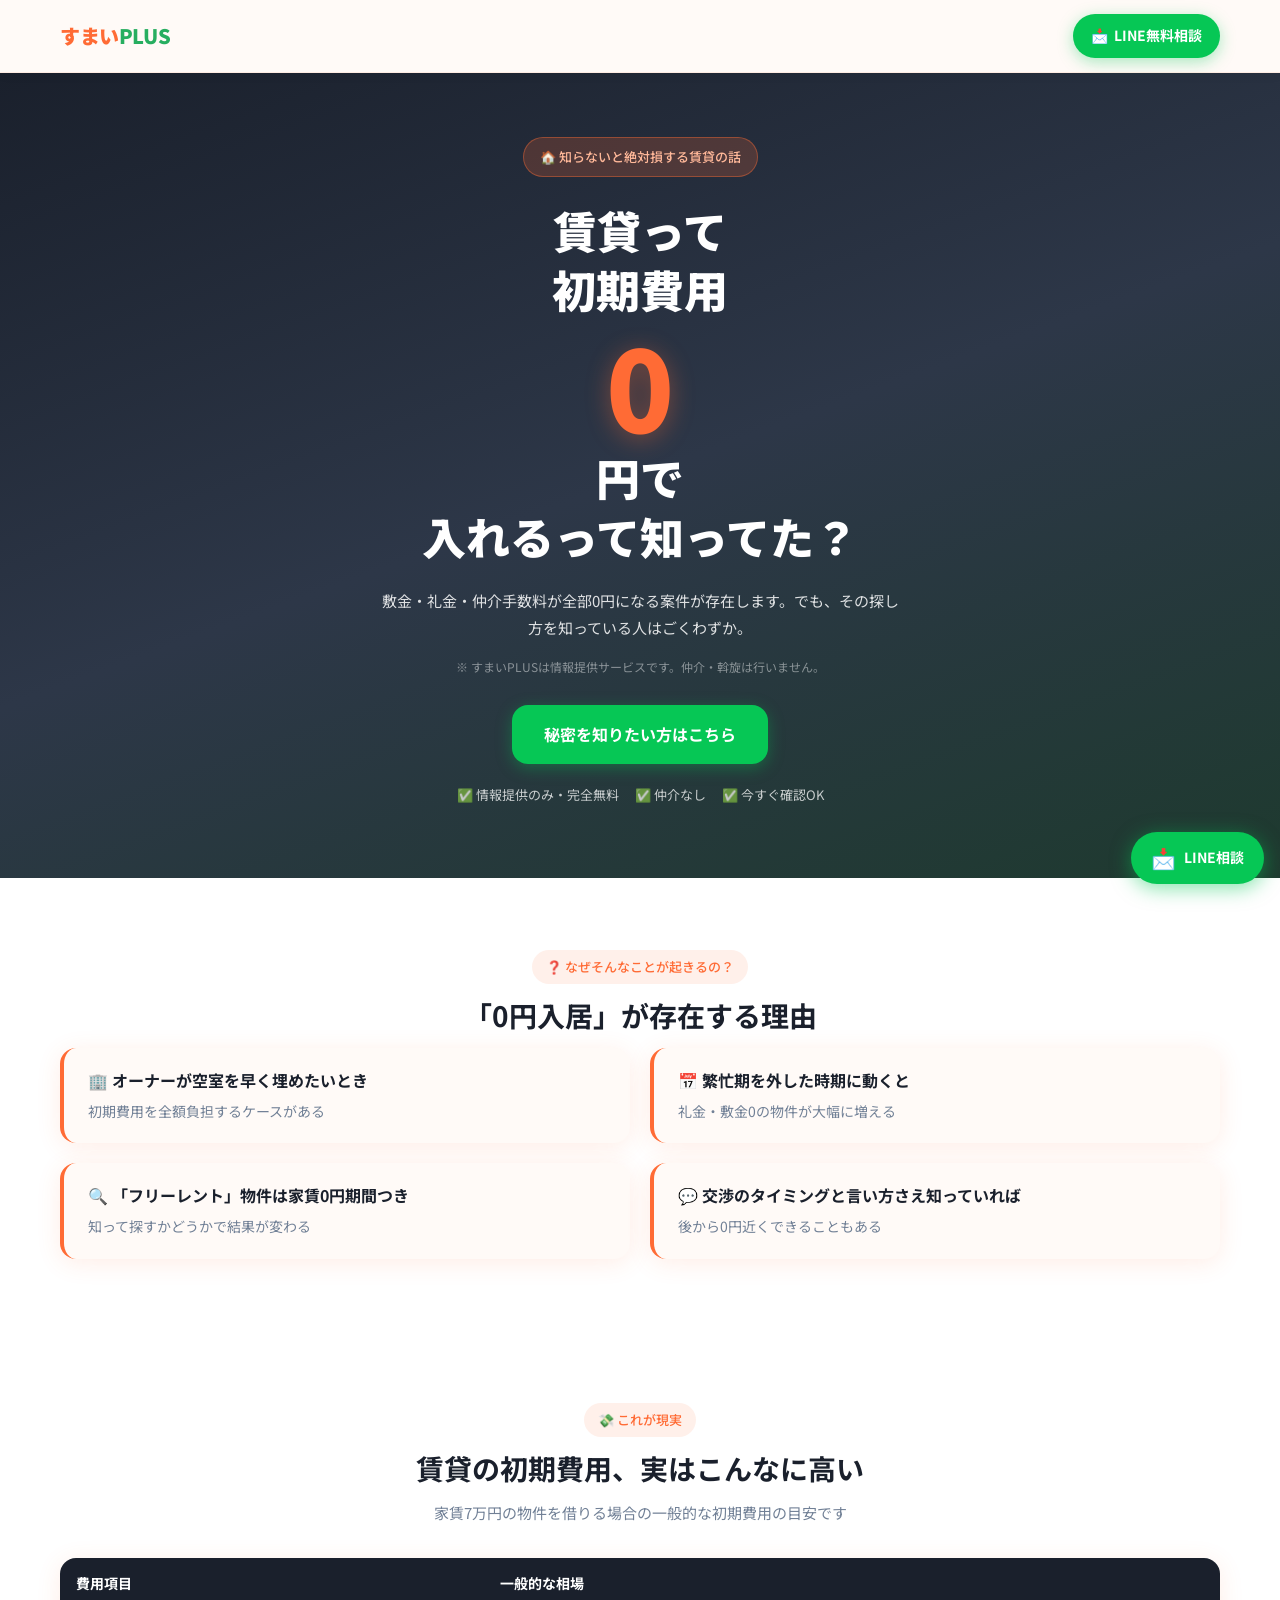
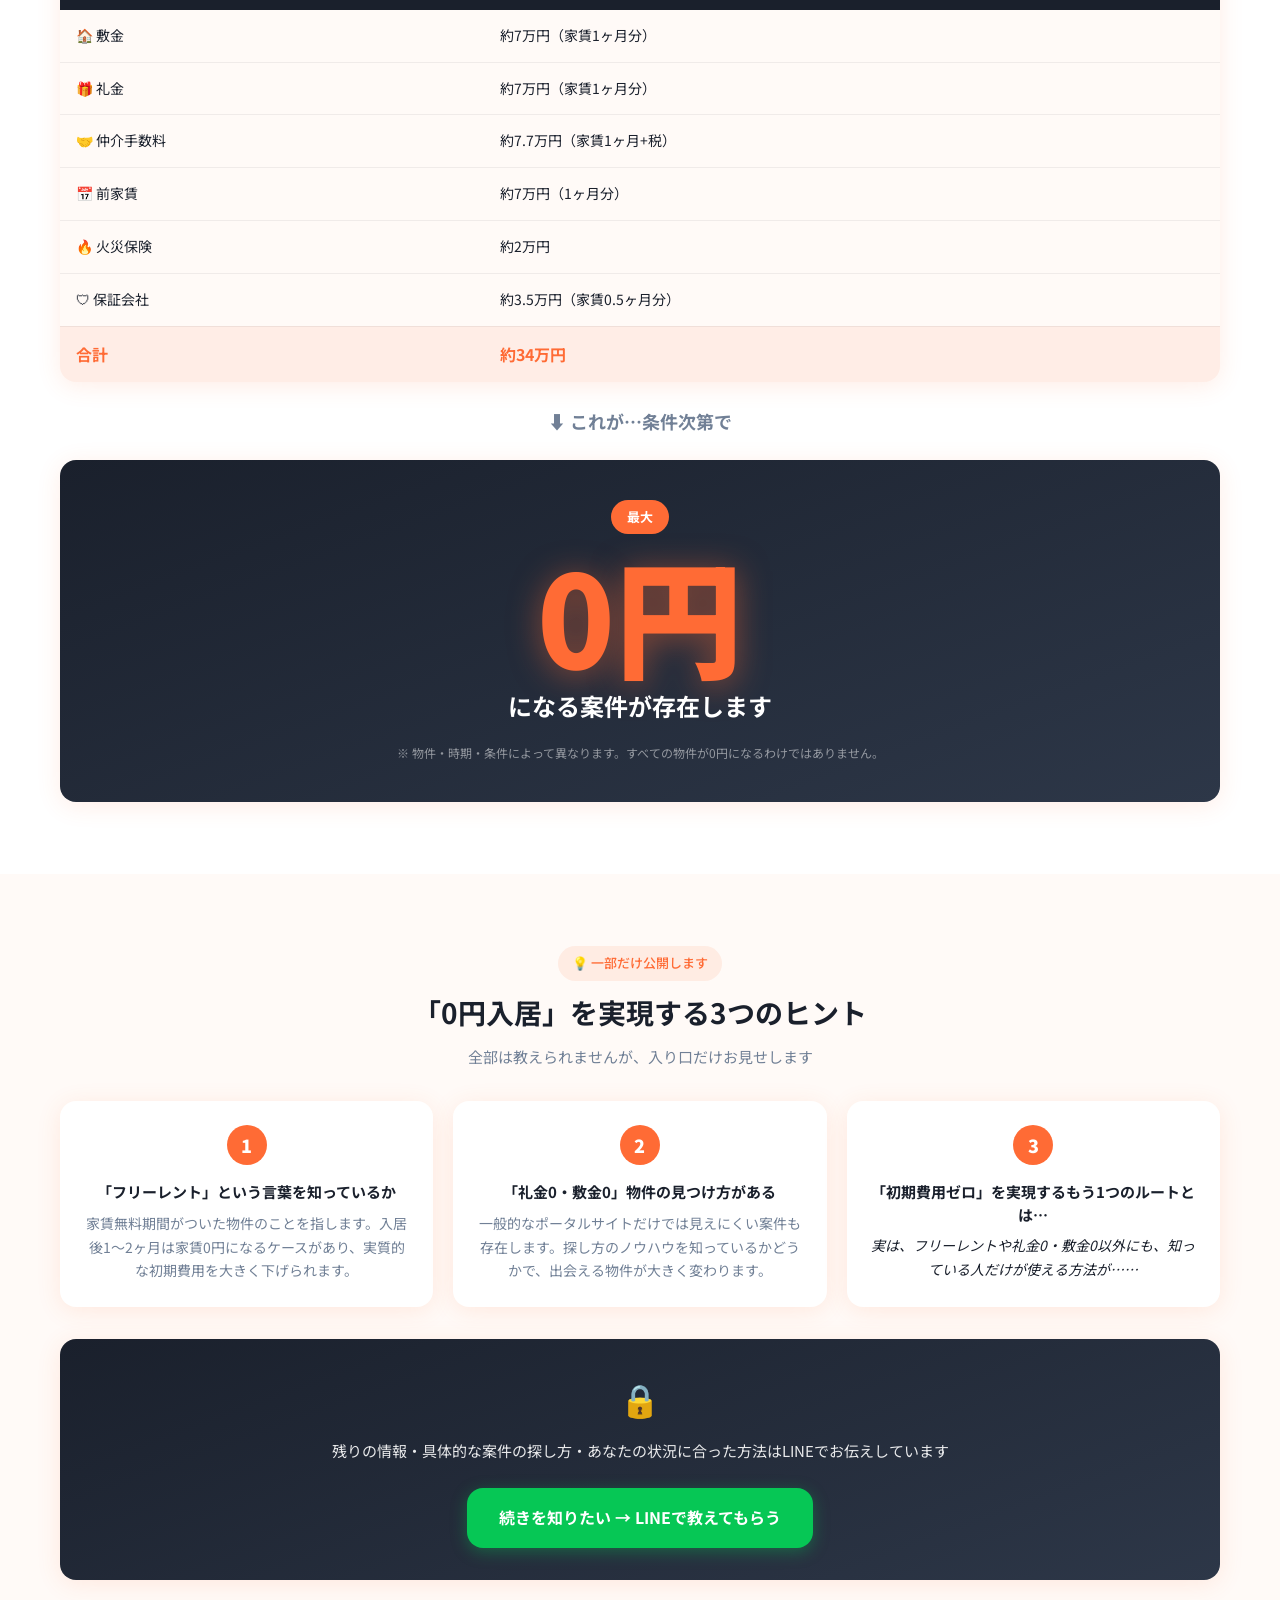
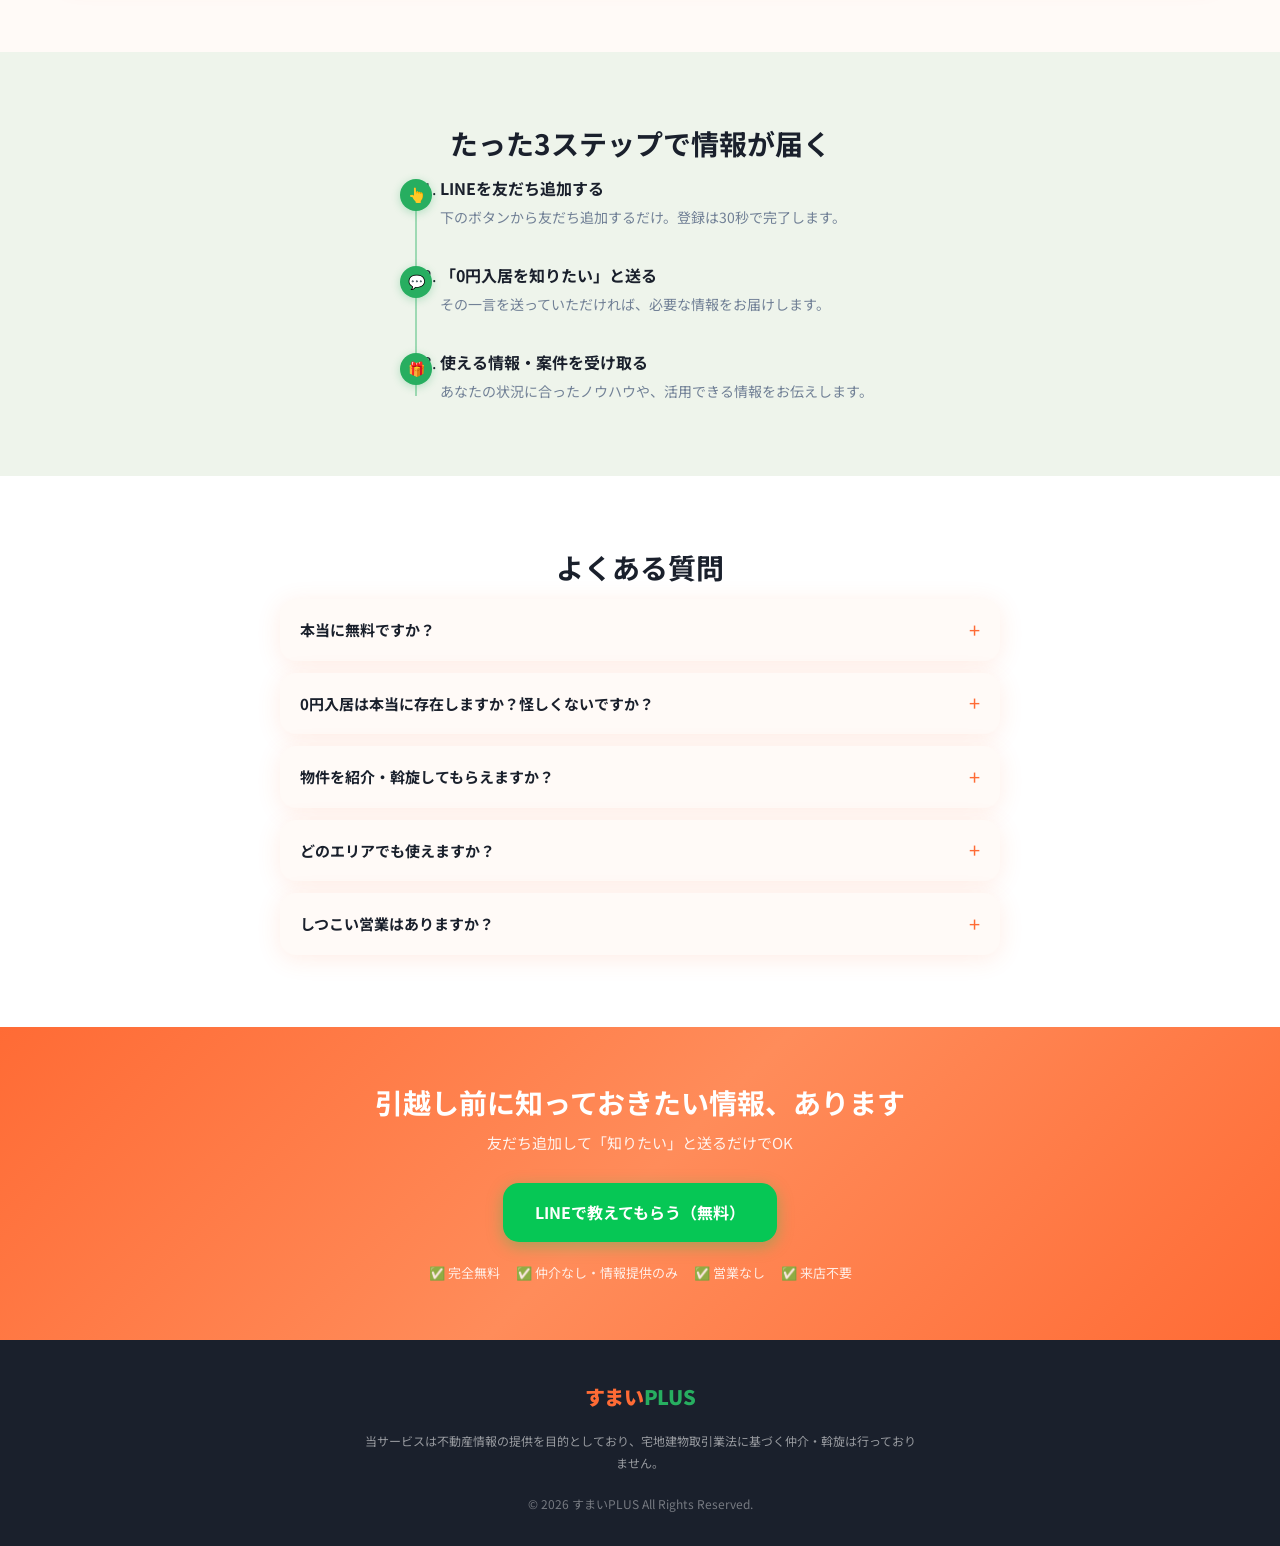
==== index.html @ ae9fa5ec "Add すまいPLUS promo slideshow and landing page - promo/: スライドショー動画（通常版・暖色版） - sumai-plus-lp/: 賃貸初期費用0円" ====
<!DOCTYPE html>
<html lang="ja">
<head>
  <meta charset="UTF-8">
  <meta name="viewport" content="width=device-width, initial-scale=1.0">
  <meta name="description" content="すまいPLUS｜賃貸の初期費用を抑えるノウハウを無料でお伝えする情報提供サービス。仲介・斡旋は行いません。">
  <title>すまいPLUS｜賃貸の初期費用0円入居の知識を無料でお伝え</title>
  <link rel="preconnect" href="https://fonts.googleapis.com">
  <link rel="preconnect" href="https://fonts.gstatic.com" crossorigin>
  <link href="https://fonts.googleapis.com/css2?family=Noto+Sans+JP:wght@400;500;700;900&display=swap" rel="stylesheet">
  <style>
    :root {
      --color-main: #FF6B35;
      --color-sub: #27AE60;
      --color-bg: #FFFAF7;
      --color-text: #1A202C;
      --color-gray: #718096;
      --color-cta: #06C755;
      --color-white: #ffffff;
      --radius: 16px;
      --shadow: 0 4px 24px rgba(255, 107, 53, 0.12);
      --max-width: 1200px;
    }

    *, *::before, *::after {
      box-sizing: border-box;
      margin: 0;
      padding: 0;
    }

    html {
      scroll-behavior: smooth;
    }

    body {
      font-family: 'Noto Sans JP', sans-serif;
      font-weight: 400;
      color: var(--color-text);
      background: var(--color-bg);
      line-height: 1.7;
      -webkit-font-smoothing: antialiased;
    }

    img {
      max-width: 100%;
      height: auto;
    }

    a {
      color: inherit;
      text-decoration: none;
    }

    .container {
      width: 100%;
      max-width: var(--max-width);
      margin: 0 auto;
      padding: 0 20px;
    }

    /* ── Header ── */
    .header {
      position: sticky;
      top: 0;
      z-index: 100;
      background: rgba(255, 250, 247, 0.95);
      backdrop-filter: blur(8px);
      border-bottom: 1px solid rgba(255, 107, 53, 0.1);
      box-shadow: 0 2px 12px rgba(0, 0, 0, 0.04);
    }

    .header-inner {
      display: flex;
      align-items: center;
      justify-content: space-between;
      height: 64px;
    }

    .logo {
      font-size: 1.25rem;
      font-weight: 900;
      letter-spacing: -0.02em;
    }

    .logo-sumai {
      color: var(--color-main);
    }

    .logo-plus {
      color: var(--color-sub);
    }

    .btn-line {
      display: inline-flex;
      align-items: center;
      justify-content: center;
      gap: 6px;
      background: var(--color-cta);
      color: var(--color-white);
      font-weight: 700;
      font-size: 0.875rem;
      padding: 10px 18px;
      border-radius: 999px;
      border: none;
      cursor: pointer;
      transition: transform 0.2s, box-shadow 0.2s;
      box-shadow: 0 4px 16px rgba(6, 199, 85, 0.35);
      white-space: nowrap;
    }

    .btn-line:hover {
      transform: translateY(-2px);
      box-shadow: 0 6px 20px rgba(6, 199, 85, 0.45);
    }

    .btn-line-lg {
      font-size: 1rem;
      padding: 16px 32px;
      border-radius: var(--radius);
    }

    /* ── Hero ── */
    .hero {
      background: linear-gradient(160deg, #1A202C 0%, #2D3748 50%, #1e3a2f 100%);
      color: var(--color-white);
      padding: 48px 0 56px;
      text-align: center;
    }

    .hero-badge {
      display: inline-block;
      background: rgba(255, 107, 53, 0.2);
      border: 1px solid rgba(255, 107, 53, 0.4);
      color: #ffb899;
      font-size: 0.8125rem;
      font-weight: 500;
      padding: 8px 16px;
      border-radius: 999px;
      margin-bottom: 24px;
    }

    .hero-title {
      font-size: clamp(1.75rem, 6vw, 2.75rem);
      font-weight: 900;
      line-height: 1.35;
      margin-bottom: 20px;
    }

    .hero-zero {
      display: block;
      font-size: clamp(3.5rem, 18vw, 7rem);
      font-weight: 900;
      color: var(--color-main);
      line-height: 1;
      margin: 8px 0;
      text-shadow: 0 4px 24px rgba(255, 107, 53, 0.4);
    }

    .hero-lead {
      font-size: 0.9375rem;
      color: rgba(255, 255, 255, 0.85);
      max-width: 520px;
      margin: 0 auto 16px;
      line-height: 1.8;
    }

    .hero-disclaimer {
      font-size: 0.75rem;
      color: rgba(255, 255, 255, 0.45);
      margin-bottom: 28px;
    }

    .hero-trust {
      display: flex;
      flex-wrap: wrap;
      justify-content: center;
      gap: 8px 16px;
      font-size: 0.8125rem;
      color: rgba(255, 255, 255, 0.75);
      margin-top: 20px;
    }

    /* ── Section common ── */
    .section {
      padding: 56px 0;
    }

    .section-tag {
      display: inline-block;
      font-size: 0.8125rem;
      font-weight: 500;
      color: var(--color-main);
      background: rgba(255, 107, 53, 0.1);
      padding: 6px 14px;
      border-radius: 999px;
      margin-bottom: 12px;
    }

    .section-title {
      font-size: clamp(1.375rem, 4vw, 1.75rem);
      font-weight: 700;
      margin-bottom: 12px;
      line-height: 1.4;
    }

    .section-lead {
      color: var(--color-gray);
      font-size: 0.9375rem;
      margin-bottom: 32px;
    }

    .section-head {
      text-align: center;
      margin-bottom: 8px;
    }

    /* ── Why section ── */
    .why {
      background: var(--color-white);
    }

    .card-grid {
      display: grid;
      gap: 16px;
    }

    .reason-card {
      background: var(--color-bg);
      border-radius: var(--radius);
      padding: 20px 20px 20px 24px;
      border-left: 4px solid var(--color-main);
      box-shadow: var(--shadow);
    }

    .reason-card h3 {
      font-size: 1rem;
      font-weight: 700;
      margin-bottom: 8px;
      line-height: 1.5;
    }

    .reason-card p {
      font-size: 0.875rem;
      color: var(--color-gray);
      line-height: 1.7;
    }

    /* ── Cost section ── */
    .cost {
      background: var(--color-white);
    }

    .cost-table-wrap {
      overflow-x: auto;
      border-radius: var(--radius);
      box-shadow: var(--shadow);
      margin-bottom: 24px;
    }

    .cost-table {
      width: 100%;
      border-collapse: collapse;
      font-size: 0.875rem;
    }

    .cost-table thead th {
      background: var(--color-text);
      color: var(--color-white);
      padding: 14px 16px;
      text-align: left;
      font-weight: 700;
    }

    .cost-table tbody td {
      padding: 14px 16px;
      border-bottom: 1px solid rgba(0, 0, 0, 0.06);
      background: var(--color-bg);
    }

    .cost-table tbody tr:last-child td {
      border-bottom: none;
    }

    .cost-table .total-row td {
      background: rgba(255, 107, 53, 0.12);
      font-weight: 700;
      font-size: 1rem;
      color: var(--color-main);
    }

    .cost-arrow {
      text-align: center;
      font-size: 1.125rem;
      font-weight: 700;
      color: var(--color-gray);
      margin-bottom: 24px;
    }

    .impact-card {
      background: linear-gradient(160deg, #1A202C 0%, #2D3748 100%);
      border-radius: var(--radius);
      padding: 40px 24px;
      text-align: center;
      color: var(--color-white);
      box-shadow: var(--shadow);
    }

    .impact-badge {
      display: inline-block;
      background: var(--color-main);
      color: var(--color-white);
      font-size: 0.8125rem;
      font-weight: 700;
      padding: 6px 16px;
      border-radius: 999px;
      margin-bottom: 16px;
    }

    .impact-zero {
      font-size: clamp(4rem, 20vw, 8rem);
      font-weight: 900;
      color: var(--color-main);
      line-height: 1;
      text-shadow: 0 4px 32px rgba(255, 107, 53, 0.5);
    }

    .impact-text {
      font-size: clamp(1.125rem, 3vw, 1.5rem);
      font-weight: 700;
      margin-top: 8px;
    }

    .impact-disclaimer {
      font-size: 0.75rem;
      color: rgba(255, 255, 255, 0.5);
      margin-top: 16px;
      line-height: 1.6;
    }

    /* ── Hints section ── */
    .hints {
      background: var(--color-bg);
    }

    .hint-cards {
      display: grid;
      gap: 16px;
      margin-bottom: 32px;
    }

    .hint-card {
      background: var(--color-white);
      border-radius: var(--radius);
      padding: 24px;
      box-shadow: var(--shadow);
      display: flex;
      gap: 16px;
      align-items: flex-start;
    }

    .hint-num {
      flex-shrink: 0;
      width: 40px;
      height: 40px;
      background: var(--color-main);
      color: var(--color-white);
      border-radius: 50%;
      display: flex;
      align-items: center;
      justify-content: center;
      font-weight: 900;
      font-size: 1.125rem;
    }

    .hint-card h3 {
      font-size: 0.9375rem;
      font-weight: 700;
      margin-bottom: 8px;
      line-height: 1.5;
    }

    .hint-card p {
      font-size: 0.875rem;
      color: var(--color-gray);
      line-height: 1.7;
    }

    .hint-card.incomplete p:last-child {
      color: var(--color-text);
      font-style: italic;
    }

    .lockbox {
      background: linear-gradient(160deg, #1A202C 0%, #2D3748 100%);
      border-radius: var(--radius);
      padding: 32px 24px;
      text-align: center;
      color: var(--color-white);
      box-shadow: var(--shadow);
    }

    .lockbox-icon {
      font-size: 2rem;
      margin-bottom: 12px;
    }

    .lockbox p {
      font-size: 0.9375rem;
      line-height: 1.8;
      margin-bottom: 24px;
      color: rgba(255, 255, 255, 0.9);
    }

    /* ── Flow section ── */
    .flow {
      background: rgba(39, 174, 96, 0.08);
    }

    .timeline {
      max-width: 480px;
      margin: 0 auto;
      position: relative;
      padding-left: 40px;
    }

    .timeline::before {
      content: '';
      position: absolute;
      left: 15px;
      top: 8px;
      bottom: 8px;
      width: 2px;
      background: var(--color-sub);
      opacity: 0.4;
    }

    .timeline-item {
      position: relative;
      padding-bottom: 32px;
    }

    .timeline-item:last-child {
      padding-bottom: 0;
    }

    .timeline-dot {
      position: absolute;
      left: -40px;
      top: 4px;
      width: 32px;
      height: 32px;
      background: var(--color-sub);
      border-radius: 50%;
      display: flex;
      align-items: center;
      justify-content: center;
      font-size: 0.875rem;
      box-shadow: 0 2px 8px rgba(39, 174, 96, 0.3);
    }

    .timeline-item h3 {
      font-size: 1rem;
      font-weight: 700;
      margin-bottom: 4px;
    }

    .timeline-item p {
      font-size: 0.875rem;
      color: var(--color-gray);
    }

    /* ── FAQ ── */
    .faq {
      background: var(--color-white);
    }

    .faq-list {
      max-width: 720px;
      margin: 0 auto;
      display: flex;
      flex-direction: column;
      gap: 12px;
    }

    .faq-item {
      border-radius: var(--radius);
      overflow: hidden;
      box-shadow: var(--shadow);
      background: var(--color-bg);
    }

    .faq-item summary {
      list-style: none;
      cursor: pointer;
      padding: 18px 48px 18px 20px;
      font-weight: 700;
      font-size: 0.9375rem;
      position: relative;
      user-select: none;
    }

    .faq-item summary::-webkit-details-marker {
      display: none;
    }

    .faq-item summary::after {
      content: '+';
      position: absolute;
      right: 20px;
      top: 50%;
      transform: translateY(-50%);
      font-size: 1.25rem;
      font-weight: 400;
      color: var(--color-main);
      transition: transform 0.2s;
    }

    .faq-item[open] summary::after {
      content: '−';
    }

    .faq-answer {
      padding: 0 20px 18px;
      font-size: 0.875rem;
      color: var(--color-gray);
      line-height: 1.8;
    }

    /* ── Final CTA ── */
    .final-cta {
      background: linear-gradient(135deg, #FF6B35 0%, #ff8c5a 50%, #FF6B35 100%);
      color: var(--color-white);
      text-align: center;
      padding: 56px 0;
    }

    .final-cta .section-title {
      color: var(--color-white);
      margin-bottom: 8px;
    }

    .final-cta .section-lead {
      color: rgba(255, 255, 255, 0.9);
      margin-bottom: 28px;
    }

    .final-trust {
      display: flex;
      flex-wrap: wrap;
      justify-content: center;
      gap: 8px 16px;
      font-size: 0.8125rem;
      color: rgba(255, 255, 255, 0.85);
      margin-top: 20px;
    }

    /* ── Footer ── */
    .footer {
      background: var(--color-text);
      color: rgba(255, 255, 255, 0.7);
      padding: 40px 0 32px;
      text-align: center;
    }

    .footer .logo {
      margin-bottom: 16px;
      display: inline-block;
    }

    .footer .logo-sumai {
      color: var(--color-main);
    }

    .footer .logo-plus {
      color: var(--color-sub);
    }

    .footer-legal {
      font-size: 0.75rem;
      line-height: 1.8;
      max-width: 560px;
      margin: 0 auto 20px;
      color: rgba(255, 255, 255, 0.55);
    }

    .footer-copy {
      font-size: 0.75rem;
      color: rgba(255, 255, 255, 0.4);
    }

    /* ── Floating button ── */
    .float-line {
      position: fixed;
      right: 16px;
      bottom: 16px;
      z-index: 200;
      display: flex;
      align-items: center;
      gap: 8px;
      background: var(--color-cta);
      color: var(--color-white);
      font-weight: 700;
      font-size: 0.875rem;
      padding: 14px 20px;
      border-radius: 999px;
      box-shadow: 0 4px 20px rgba(6, 199, 85, 0.5);
      transition: transform 0.2s, box-shadow 0.2s;
    }

    .float-line:hover {
      transform: translateY(-2px);
      box-shadow: 0 6px 28px rgba(6, 199, 85, 0.6);
    }

    .float-line-icon {
      font-size: 1.25rem;
      line-height: 1;
    }

    /* ── Responsive ── */
    @media (min-width: 640px) {
      .card-grid {
        grid-template-columns: repeat(2, 1fr);
      }

      .hint-cards {
        grid-template-columns: 1fr;
      }

      .hero {
        padding: 64px 0 72px;
      }

      .section {
        padding: 72px 0;
      }
    }

    @media (min-width: 960px) {
      .card-grid {
        grid-template-columns: repeat(2, 1fr);
        gap: 20px;
      }

      .hint-cards {
        grid-template-columns: repeat(3, 1fr);
        gap: 20px;
      }

      .hint-card {
        flex-direction: column;
        align-items: center;
        text-align: center;
      }

      .header-inner {
        height: 72px;
      }
    }

    @media (max-width: 480px) {
      .header-cta-text {
        display: none;
      }

      .btn-line-header {
        padding: 10px 14px;
        font-size: 1.125rem;
      }

      .float-line-text {
        display: none;
      }

      .float-line {
        width: 56px;
        height: 56px;
        padding: 0;
        justify-content: center;
        border-radius: 50%;
      }
    }
  </style>
</head>
<body>

  <!-- 1. Header -->
  <header class="header">
    <div class="container header-inner">
      <a href="#" class="logo" aria-label="すまいPLUS トップ">
        <span class="logo-sumai">すまい</span><span class="logo-plus">PLUS</span>
      </a>
      <a href="https://line.me/ti/p/@012bbuuk" class="btn-line btn-line-header" target="_blank" rel="noopener noreferrer">
        <span aria-hidden="true">📩</span>
        <span class="header-cta-text">LINE無料相談</span>
      </a>
    </div>
  </header>

  <main>
    <!-- 2. Hero -->
    <section class="hero">
      <div class="container">
        <p class="hero-badge">🏠 知らないと絶対損する賃貸の話</p>
        <h1 class="hero-title">
          賃貸って<br>
          初期費用<span class="hero-zero">0</span>円で<br>
          入れるって知ってた？
        </h1>
        <p class="hero-lead">
          敷金・礼金・仲介手数料が全部0円になる案件が存在します。でも、その探し方を知っている人はごくわずか。
        </p>
        <p class="hero-disclaimer">※ すまいPLUSは情報提供サービスです。仲介・斡旋は行いません。</p>
        <a href="https://line.me/ti/p/@012bbuuk" class="btn-line btn-line-lg" target="_blank" rel="noopener noreferrer">
          秘密を知りたい方はこちら
        </a>
        <div class="hero-trust">
          <span>✅ 情報提供のみ・完全無料</span>
          <span>✅ 仲介なし</span>
          <span>✅ 今すぐ確認OK</span>
        </div>
      </div>
    </section>

    <!-- 3. Why 0 yen -->
    <section class="section why">
      <div class="container">
        <div class="section-head">
          <span class="section-tag">❓ なぜそんなことが起きるの？</span>
          <h2 class="section-title">「0円入居」が存在する理由</h2>
        </div>
        <div class="card-grid">
          <article class="reason-card">
            <h3>🏢 オーナーが空室を早く埋めたいとき</h3>
            <p>初期費用を全額負担するケースがある</p>
          </article>
          <article class="reason-card">
            <h3>📅 繁忙期を外した時期に動くと</h3>
            <p>礼金・敷金0の物件が大幅に増える</p>
          </article>
          <article class="reason-card">
            <h3>🔍 「フリーレント」物件は家賃0円期間つき</h3>
            <p>知って探すかどうかで結果が変わる</p>
          </article>
          <article class="reason-card">
            <h3>💬 交渉のタイミングと言い方さえ知っていれば</h3>
            <p>後から0円近くできることもある</p>
          </article>
        </div>
      </div>
    </section>

    <!-- 4. Cost comparison -->
    <section class="section cost">
      <div class="container">
        <div class="section-head">
          <span class="section-tag">💸 これが現実</span>
          <h2 class="section-title">賃貸の初期費用、実はこんなに高い</h2>
          <p class="section-lead">家賃7万円の物件を借りる場合の一般的な初期費用の目安です</p>
        </div>

        <div class="cost-table-wrap">
          <table class="cost-table">
            <thead>
              <tr>
                <th>費用項目</th>
                <th>一般的な相場</th>
              </tr>
            </thead>
            <tbody>
              <tr>
                <td>🏠 敷金</td>
                <td>約7万円（家賃1ヶ月分）</td>
              </tr>
              <tr>
                <td>🎁 礼金</td>
                <td>約7万円（家賃1ヶ月分）</td>
              </tr>
              <tr>
                <td>🤝 仲介手数料</td>
                <td>約7.7万円（家賃1ヶ月+税）</td>
              </tr>
              <tr>
                <td>📅 前家賃</td>
                <td>約7万円（1ヶ月分）</td>
              </tr>
              <tr>
                <td>🔥 火災保険</td>
                <td>約2万円</td>
              </tr>
              <tr>
                <td>🛡 保証会社</td>
                <td>約3.5万円（家賃0.5ヶ月分）</td>
              </tr>
              <tr class="total-row">
                <td>合計</td>
                <td>約34万円</td>
              </tr>
            </tbody>
          </table>
        </div>

        <p class="cost-arrow">⬇️ これが…条件次第で</p>

        <div class="impact-card">
          <span class="impact-badge">最大</span>
          <div class="impact-zero">0円</div>
          <p class="impact-text">になる案件が存在します</p>
          <p class="impact-disclaimer">※ 物件・時期・条件によって異なります。すべての物件が0円になるわけではありません。</p>
        </div>
      </div>
    </section>

    <!-- 5. Hints -->
    <section class="section hints">
      <div class="container">
        <div class="section-head">
          <span class="section-tag">💡 一部だけ公開します</span>
          <h2 class="section-title">「0円入居」を実現する3つのヒント</h2>
          <p class="section-lead">全部は教えられませんが、入り口だけお見せします</p>
        </div>

        <div class="hint-cards">
          <article class="hint-card">
            <span class="hint-num">1</span>
            <div>
              <h3>「フリーレント」という言葉を知っているか</h3>
              <p>家賃無料期間がついた物件のことを指します。入居後1〜2ヶ月は家賃0円になるケースがあり、実質的な初期費用を大きく下げられます。</p>
            </div>
          </article>
          <article class="hint-card">
            <span class="hint-num">2</span>
            <div>
              <h3>「礼金0・敷金0」物件の見つけ方がある</h3>
              <p>一般的なポータルサイトだけでは見えにくい案件も存在します。探し方のノウハウを知っているかどうかで、出会える物件が大きく変わります。</p>
            </div>
          </article>
          <article class="hint-card incomplete">
            <span class="hint-num">3</span>
            <div>
              <h3>「初期費用ゼロ」を実現するもう1つのルートとは…</h3>
              <p>実は、フリーレントや礼金0・敷金0以外にも、知っている人だけが使える方法が……</p>
            </div>
          </article>
        </div>

        <div class="lockbox">
          <div class="lockbox-icon" aria-hidden="true">🔒</div>
          <p>残りの情報・具体的な案件の探し方・あなたの状況に合った方法はLINEでお伝えしています</p>
          <a href="https://line.me/ti/p/@012bbuuk" class="btn-line btn-line-lg" target="_blank" rel="noopener noreferrer">
            続きを知りたい → LINEで教えてもらう
          </a>
        </div>
      </div>
    </section>

    <!-- 6. Flow -->
    <section class="section flow">
      <div class="container">
        <div class="section-head">
          <h2 class="section-title">たった3ステップで情報が届く</h2>
        </div>
        <ol class="timeline">
          <li class="timeline-item">
            <span class="timeline-dot" aria-hidden="true">👆</span>
            <h3>LINEを友だち追加する</h3>
            <p>下のボタンから友だち追加するだけ。登録は30秒で完了します。</p>
          </li>
          <li class="timeline-item">
            <span class="timeline-dot" aria-hidden="true">💬</span>
            <h3>「0円入居を知りたい」と送る</h3>
            <p>その一言を送っていただければ、必要な情報をお届けします。</p>
          </li>
          <li class="timeline-item">
            <span class="timeline-dot" aria-hidden="true">🎁</span>
            <h3>使える情報・案件を受け取る</h3>
            <p>あなたの状況に合ったノウハウや、活用できる情報をお伝えします。</p>
          </li>
        </ol>
      </div>
    </section>

    <!-- 7. FAQ -->
    <section class="section faq">
      <div class="container">
        <div class="section-head">
          <h2 class="section-title">よくある質問</h2>
        </div>
        <div class="faq-list">
          <details class="faq-item">
            <summary>本当に無料ですか？</summary>
            <div class="faq-answer">
              <p>はい、完全無料の情報提供サービスです。LINEでの友だち追加・メッセージの送受信に費用は一切かかりません。</p>
            </div>
          </details>
          <details class="faq-item">
            <summary>0円入居は本当に存在しますか？怪しくないですか？</summary>
            <div class="faq-answer">
              <p>敷金・礼金・仲介手数料が0円、または大幅に抑えられた案件は実際に存在します。ただし、物件・時期・条件によって異なり、すべての物件が0円になるわけではありません。すまいPLUSでは、そのような案件の探し方やノウハウを情報としてお伝えしています。</p>
            </div>
          </details>
          <details class="faq-item">
            <summary>物件を紹介・斡旋してもらえますか？</summary>
            <div class="faq-answer">
              <p>いいえ。すまいPLUSは情報提供サービスであり、宅地建物取引業法に基づく仲介・斡旋は一切行っておりません。賃貸に関する知識やノウハウをお伝えするサービスです。</p>
            </div>
          </details>
          <details class="faq-item">
            <summary>どのエリアでも使えますか？</summary>
            <div class="faq-answer">
              <p>主に首都圏を中心にお伝えしていますが、エリアによって案件の有無や条件は異なります。LINEでご希望のエリアをお知らせいただければ、該当する情報があるかお答えします。</p>
            </div>
          </details>
          <details class="faq-item">
            <summary>しつこい営業はありますか？</summary>
            <div class="faq-answer">
              <p>ありません。情報提供のみのサービスですので、電話での営業や来店の勧誘などは一切行いません。必要な情報をお届けするだけのシンプルなサービスです。</p>
            </div>
          </details>
        </div>
      </div>
    </section>

    <!-- 8. Final CTA -->
    <section class="final-cta">
      <div class="container">
        <h2 class="section-title">引越し前に知っておきたい情報、あります</h2>
        <p class="section-lead">友だち追加して「知りたい」と送るだけでOK</p>
        <a href="https://line.me/ti/p/@012bbuuk" class="btn-line btn-line-lg" target="_blank" rel="noopener noreferrer">
          LINEで教えてもらう（無料）
        </a>
        <div class="final-trust">
          <span>✅ 完全無料</span>
          <span>✅ 仲介なし・情報提供のみ</span>
          <span>✅ 営業なし</span>
          <span>✅ 来店不要</span>
        </div>
      </div>
    </section>
  </main>

  <!-- 9. Footer -->
  <footer class="footer">
    <div class="container">
      <div class="logo">
        <span class="logo-sumai">すまい</span><span class="logo-plus">PLUS</span>
      </div>
      <p class="footer-legal">
        当サービスは不動産情報の提供を目的としており、宅地建物取引業法に基づく仲介・斡旋は行っておりません。
      </p>
      <p class="footer-copy">&copy; 2026 すまいPLUS All Rights Reserved.</p>
    </div>
  </footer>

  <!-- Floating LINE button -->
  <a href="https://line.me/ti/p/@012bbuuk" class="float-line" target="_blank" rel="noopener noreferrer" aria-label="LINEで無料相談">
    <span class="float-line-icon" aria-hidden="true">📩</span>
    <span class="float-line-text">LINE相談</span>
  </a>

</body>
</html>
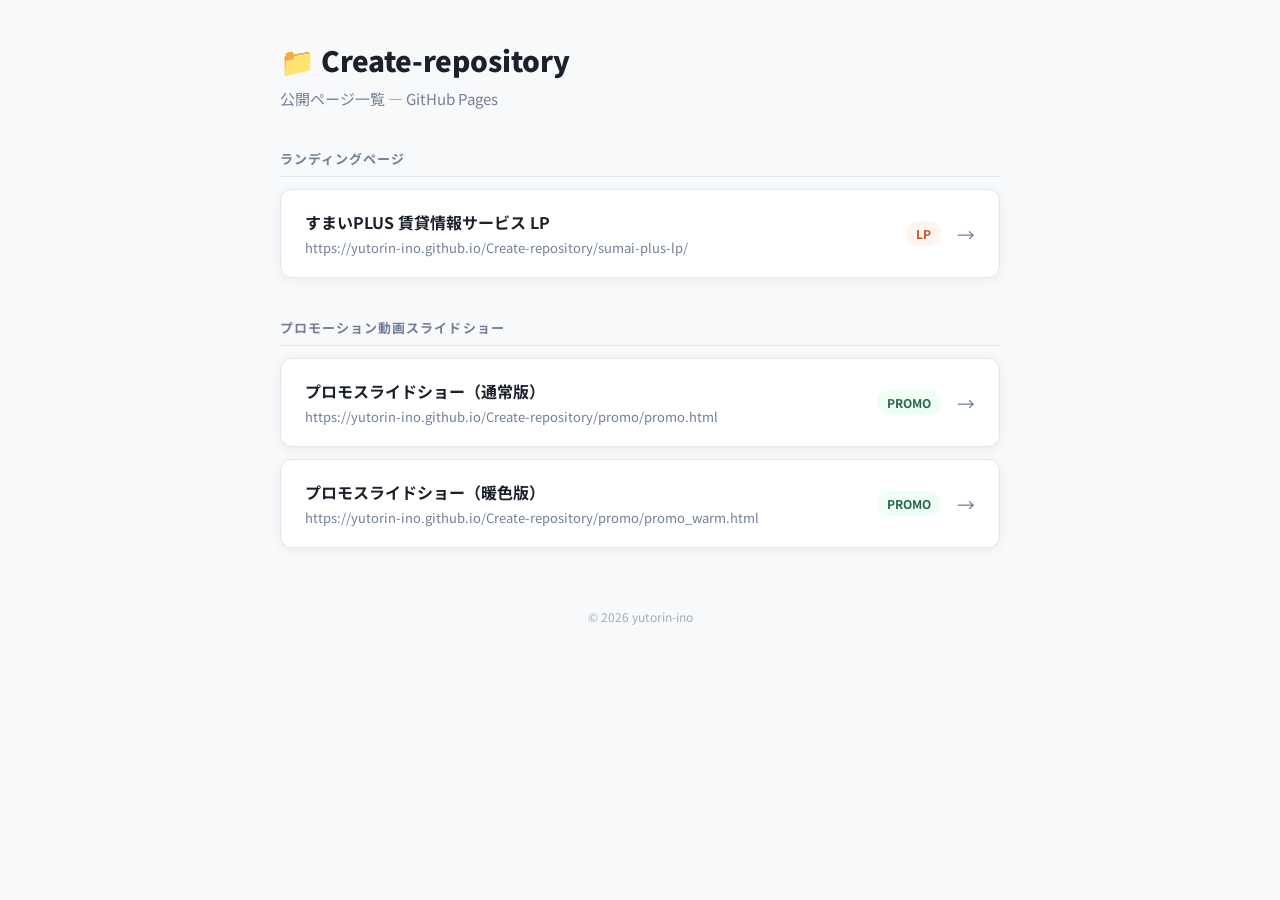
==== commit 946a77aa: "Add top index page with page list and update README with public URLs" ====
--- a/index.html
+++ b/index.html
@@ -3,960 +3,126 @@
 <head>
   <meta charset="UTF-8">
   <meta name="viewport" content="width=device-width, initial-scale=1.0">
-  <meta name="description" content="すまいPLUS｜賃貸の初期費用を抑えるノウハウを無料でお伝えする情報提供サービス。仲介・斡旋は行いません。">
-  <title>すまいPLUS｜賃貸の初期費用0円入居の知識を無料でお伝え</title>
-  <link rel="preconnect" href="https://fonts.googleapis.com">
-  <link rel="preconnect" href="https://fonts.gstatic.com" crossorigin>
-  <link href="https://fonts.googleapis.com/css2?family=Noto+Sans+JP:wght@400;500;700;900&display=swap" rel="stylesheet">
+  <title>Create-repository | ページ一覧</title>
+  <link href="https://fonts.googleapis.com/css2?family=Noto+Sans+JP:wght@400;700;900&display=swap" rel="stylesheet">
   <style>
-    :root {
-      --color-main: #FF6B35;
-      --color-sub: #27AE60;
-      --color-bg: #FFFAF7;
-      --color-text: #1A202C;
-      --color-gray: #718096;
-      --color-cta: #06C755;
-      --color-white: #ffffff;
-      --radius: 16px;
-      --shadow: 0 4px 24px rgba(255, 107, 53, 0.12);
-      --max-width: 1200px;
-    }
-
-    *, *::before, *::after {
-      box-sizing: border-box;
-      margin: 0;
-      padding: 0;
-    }
-
-    html {
-      scroll-behavior: smooth;
-    }
-
+    *, *::before, *::after { box-sizing: border-box; margin: 0; padding: 0; }
     body {
       font-family: 'Noto Sans JP', sans-serif;
-      font-weight: 400;
-      color: var(--color-text);
-      background: var(--color-bg);
-      line-height: 1.7;
-      -webkit-font-smoothing: antialiased;
+      background: #f8f9fa;
+      color: #1a202c;
+      min-height: 100vh;
+      padding: 40px 20px;
     }
-
-    img {
-      max-width: 100%;
-      height: auto;
+    .container { max-width: 720px; margin: 0 auto; }
+    h1 {
+      font-size: 1.75rem;
+      font-weight: 900;
+      margin-bottom: 8px;
     }
-
-    a {
-      color: inherit;
-      text-decoration: none;
+    .subtitle {
+      color: #718096;
+      font-size: 0.9375rem;
+      margin-bottom: 40px;
     }
-
-    .container {
-      width: 100%;
-      max-width: var(--max-width);
-      margin: 0 auto;
-      padding: 0 20px;
+    .section-title {
+      font-size: 0.8125rem;
+      font-weight: 700;
+      text-transform: uppercase;
+      letter-spacing: 0.08em;
+      color: #718096;
+      margin-bottom: 12px;
+      padding-bottom: 8px;
+      border-bottom: 1px solid #e2e8f0;
     }
-
-    /* ── Header ── */
-    .header {
-      position: sticky;
-      top: 0;
-      z-index: 100;
-      background: rgba(255, 250, 247, 0.95);
-      backdrop-filter: blur(8px);
-      border-bottom: 1px solid rgba(255, 107, 53, 0.1);
-      box-shadow: 0 2px 12px rgba(0, 0, 0, 0.04);
-    }
-
-    .header-inner {
+    .cards { display: flex; flex-direction: column; gap: 12px; margin-bottom: 40px; }
+    .card {
+      background: #fff;
+      border-radius: 12px;
+      padding: 20px 24px;
+      box-shadow: 0 2px 12px rgba(0,0,0,0.06);
       display: flex;
       align-items: center;
       justify-content: space-between;
-      height: 64px;
+      gap: 16px;
+      text-decoration: none;
+      color: inherit;
+      transition: transform 0.15s, box-shadow 0.15s;
+      border: 1px solid #e2e8f0;
     }
-
-    .logo {
-      font-size: 1.25rem;
-      font-weight: 900;
-      letter-spacing: -0.02em;
+    .card:hover {
+      transform: translateY(-2px);
+      box-shadow: 0 6px 20px rgba(0,0,0,0.1);
     }
-
-    .logo-sumai {
-      color: var(--color-main);
-    }
-
-    .logo-plus {
-      color: var(--color-sub);
-    }
-
-    .btn-line {
-      display: inline-flex;
-      align-items: center;
-      justify-content: center;
-      gap: 6px;
-      background: var(--color-cta);
-      color: var(--color-white);
-      font-weight: 700;
-      font-size: 0.875rem;
-      padding: 10px 18px;
-      border-radius: 999px;
-      border: none;
-      cursor: pointer;
-      transition: transform 0.2s, box-shadow 0.2s;
-      box-shadow: 0 4px 16px rgba(6, 199, 85, 0.35);
-      white-space: nowrap;
-    }
-
-    .btn-line:hover {
-      transform: translateY(-2px);
-      box-shadow: 0 6px 20px rgba(6, 199, 85, 0.45);
-    }
-
-    .btn-line-lg {
-      font-size: 1rem;
-      padding: 16px 32px;
-      border-radius: var(--radius);
-    }
-
-    /* ── Hero ── */
-    .hero {
-      background: linear-gradient(160deg, #1A202C 0%, #2D3748 50%, #1e3a2f 100%);
-      color: var(--color-white);
-      padding: 48px 0 56px;
-      text-align: center;
-    }
-
-    .hero-badge {
-      display: inline-block;
-      background: rgba(255, 107, 53, 0.2);
-      border: 1px solid rgba(255, 107, 53, 0.4);
-      color: #ffb899;
-      font-size: 0.8125rem;
-      font-weight: 500;
-      padding: 8px 16px;
-      border-radius: 999px;
-      margin-bottom: 24px;
-    }
-
-    .hero-title {
-      font-size: clamp(1.75rem, 6vw, 2.75rem);
-      font-weight: 900;
-      line-height: 1.35;
-      margin-bottom: 20px;
-    }
-
-    .hero-zero {
-      display: block;
-      font-size: clamp(3.5rem, 18vw, 7rem);
-      font-weight: 900;
-      color: var(--color-main);
-      line-height: 1;
-      margin: 8px 0;
-      text-shadow: 0 4px 24px rgba(255, 107, 53, 0.4);
-    }
-
-    .hero-lead {
-      font-size: 0.9375rem;
-      color: rgba(255, 255, 255, 0.85);
-      max-width: 520px;
-      margin: 0 auto 16px;
-      line-height: 1.8;
-    }
-
-    .hero-disclaimer {
-      font-size: 0.75rem;
-      color: rgba(255, 255, 255, 0.45);
-      margin-bottom: 28px;
-    }
-
-    .hero-trust {
-      display: flex;
-      flex-wrap: wrap;
-      justify-content: center;
-      gap: 8px 16px;
-      font-size: 0.8125rem;
-      color: rgba(255, 255, 255, 0.75);
-      margin-top: 20px;
-    }
-
-    /* ── Section common ── */
-    .section {
-      padding: 56px 0;
-    }
-
-    .section-tag {
-      display: inline-block;
-      font-size: 0.8125rem;
-      font-weight: 500;
-      color: var(--color-main);
-      background: rgba(255, 107, 53, 0.1);
-      padding: 6px 14px;
-      border-radius: 999px;
-      margin-bottom: 12px;
-    }
-
-    .section-title {
-      font-size: clamp(1.375rem, 4vw, 1.75rem);
-      font-weight: 700;
-      margin-bottom: 12px;
-      line-height: 1.4;
-    }
-
-    .section-lead {
-      color: var(--color-gray);
-      font-size: 0.9375rem;
-      margin-bottom: 32px;
-    }
-
-    .section-head {
-      text-align: center;
-      margin-bottom: 8px;
-    }
-
-    /* ── Why section ── */
-    .why {
-      background: var(--color-white);
-    }
-
-    .card-grid {
-      display: grid;
-      gap: 16px;
-    }
-
-    .reason-card {
-      background: var(--color-bg);
-      border-radius: var(--radius);
-      padding: 20px 20px 20px 24px;
-      border-left: 4px solid var(--color-main);
-      box-shadow: var(--shadow);
-    }
-
-    .reason-card h3 {
-      font-size: 1rem;
-      font-weight: 700;
-      margin-bottom: 8px;
-      line-height: 1.5;
-    }
-
-    .reason-card p {
-      font-size: 0.875rem;
-      color: var(--color-gray);
-      line-height: 1.7;
-    }
-
-    /* ── Cost section ── */
-    .cost {
-      background: var(--color-white);
-    }
-
-    .cost-table-wrap {
-      overflow-x: auto;
-      border-radius: var(--radius);
-      box-shadow: var(--shadow);
-      margin-bottom: 24px;
-    }
-
-    .cost-table {
-      width: 100%;
-      border-collapse: collapse;
-      font-size: 0.875rem;
-    }
-
-    .cost-table thead th {
-      background: var(--color-text);
-      color: var(--color-white);
-      padding: 14px 16px;
-      text-align: left;
-      font-weight: 700;
-    }
-
-    .cost-table tbody td {
-      padding: 14px 16px;
-      border-bottom: 1px solid rgba(0, 0, 0, 0.06);
-      background: var(--color-bg);
-    }
-
-    .cost-table tbody tr:last-child td {
-      border-bottom: none;
-    }
-
-    .cost-table .total-row td {
-      background: rgba(255, 107, 53, 0.12);
-      font-weight: 700;
-      font-size: 1rem;
-      color: var(--color-main);
-    }
-
-    .cost-arrow {
-      text-align: center;
-      font-size: 1.125rem;
-      font-weight: 700;
-      color: var(--color-gray);
-      margin-bottom: 24px;
-    }
-
-    .impact-card {
-      background: linear-gradient(160deg, #1A202C 0%, #2D3748 100%);
-      border-radius: var(--radius);
-      padding: 40px 24px;
-      text-align: center;
-      color: var(--color-white);
-      box-shadow: var(--shadow);
-    }
-
-    .impact-badge {
-      display: inline-block;
-      background: var(--color-main);
-      color: var(--color-white);
-      font-size: 0.8125rem;
-      font-weight: 700;
-      padding: 6px 16px;
-      border-radius: 999px;
-      margin-bottom: 16px;
-    }
-
-    .impact-zero {
-      font-size: clamp(4rem, 20vw, 8rem);
-      font-weight: 900;
-      color: var(--color-main);
-      line-height: 1;
-      text-shadow: 0 4px 32px rgba(255, 107, 53, 0.5);
-    }
-
-    .impact-text {
-      font-size: clamp(1.125rem, 3vw, 1.5rem);
-      font-weight: 700;
-      margin-top: 8px;
-    }
-
-    .impact-disclaimer {
-      font-size: 0.75rem;
-      color: rgba(255, 255, 255, 0.5);
-      margin-top: 16px;
-      line-height: 1.6;
-    }
-
-    /* ── Hints section ── */
-    .hints {
-      background: var(--color-bg);
-    }
-
-    .hint-cards {
-      display: grid;
-      gap: 16px;
-      margin-bottom: 32px;
-    }
-
-    .hint-card {
-      background: var(--color-white);
-      border-radius: var(--radius);
-      padding: 24px;
-      box-shadow: var(--shadow);
-      display: flex;
-      gap: 16px;
-      align-items: flex-start;
-    }
-
-    .hint-num {
-      flex-shrink: 0;
-      width: 40px;
-      height: 40px;
-      background: var(--color-main);
-      color: var(--color-white);
-      border-radius: 50%;
-      display: flex;
-      align-items: center;
-      justify-content: center;
-      font-weight: 900;
-      font-size: 1.125rem;
-    }
-
-    .hint-card h3 {
-      font-size: 0.9375rem;
-      font-weight: 700;
-      margin-bottom: 8px;
-      line-height: 1.5;
-    }
-
-    .hint-card p {
-      font-size: 0.875rem;
-      color: var(--color-gray);
-      line-height: 1.7;
-    }
-
-    .hint-card.incomplete p:last-child {
-      color: var(--color-text);
-      font-style: italic;
-    }
-
-    .lockbox {
-      background: linear-gradient(160deg, #1A202C 0%, #2D3748 100%);
-      border-radius: var(--radius);
-      padding: 32px 24px;
-      text-align: center;
-      color: var(--color-white);
-      box-shadow: var(--shadow);
-    }
-
-    .lockbox-icon {
-      font-size: 2rem;
-      margin-bottom: 12px;
-    }
-
-    .lockbox p {
-      font-size: 0.9375rem;
-      line-height: 1.8;
-      margin-bottom: 24px;
-      color: rgba(255, 255, 255, 0.9);
-    }
-
-    /* ── Flow section ── */
-    .flow {
-      background: rgba(39, 174, 96, 0.08);
-    }
-
-    .timeline {
-      max-width: 480px;
-      margin: 0 auto;
-      position: relative;
-      padding-left: 40px;
-    }
-
-    .timeline::before {
-      content: '';
-      position: absolute;
-      left: 15px;
-      top: 8px;
-      bottom: 8px;
-      width: 2px;
-      background: var(--color-sub);
-      opacity: 0.4;
-    }
-
-    .timeline-item {
-      position: relative;
-      padding-bottom: 32px;
-    }
-
-    .timeline-item:last-child {
-      padding-bottom: 0;
-    }
-
-    .timeline-dot {
-      position: absolute;
-      left: -40px;
-      top: 4px;
-      width: 32px;
-      height: 32px;
-      background: var(--color-sub);
-      border-radius: 50%;
-      display: flex;
-      align-items: center;
-      justify-content: center;
-      font-size: 0.875rem;
-      box-shadow: 0 2px 8px rgba(39, 174, 96, 0.3);
-    }
-
-    .timeline-item h3 {
+    .card-info { flex: 1; }
+    .card-name {
       font-size: 1rem;
       font-weight: 700;
       margin-bottom: 4px;
     }
-
-    .timeline-item p {
-      font-size: 0.875rem;
-      color: var(--color-gray);
+    .card-url {
+      font-size: 0.8125rem;
+      color: #718096;
+      word-break: break-all;
     }
-
-    /* ── FAQ ── */
-    .faq {
-      background: var(--color-white);
+    .card-tag {
+      flex-shrink: 0;
+      font-size: 0.75rem;
+      font-weight: 700;
+      padding: 4px 10px;
+      border-radius: 999px;
+      background: #ebf8ff;
+      color: #2b6cb0;
     }
-
-    .faq-list {
-      max-width: 720px;
-      margin: 0 auto;
-      display: flex;
-      flex-direction: column;
-      gap: 12px;
-    }
-
-    .faq-item {
-      border-radius: var(--radius);
-      overflow: hidden;
-      box-shadow: var(--shadow);
-      background: var(--color-bg);
-    }
-
-    .faq-item summary {
-      list-style: none;
-      cursor: pointer;
-      padding: 18px 48px 18px 20px;
-      font-weight: 700;
-      font-size: 0.9375rem;
-      position: relative;
-      user-select: none;
-    }
-
-    .faq-item summary::-webkit-details-marker {
-      display: none;
-    }
-
-    .faq-item summary::after {
-      content: '+';
-      position: absolute;
-      right: 20px;
-      top: 50%;
-      transform: translateY(-50%);
-      font-size: 1.25rem;
-      font-weight: 400;
-      color: var(--color-main);
-      transition: transform 0.2s;
-    }
-
-    .faq-item[open] summary::after {
-      content: '−';
-    }
-
-    .faq-answer {
-      padding: 0 20px 18px;
-      font-size: 0.875rem;
-      color: var(--color-gray);
-      line-height: 1.8;
-    }
-
-    /* ── Final CTA ── */
-    .final-cta {
-      background: linear-gradient(135deg, #FF6B35 0%, #ff8c5a 50%, #FF6B35 100%);
-      color: var(--color-white);
+    .card-tag.lp { background: #fff5f0; color: #c05621; }
+    .card-tag.promo { background: #f0fff4; color: #276749; }
+    .arrow { color: #718096; font-size: 1.125rem; }
+    footer {
       text-align: center;
-      padding: 56px 0;
-    }
-
-    .final-cta .section-title {
-      color: var(--color-white);
-      margin-bottom: 8px;
-    }
-
-    .final-cta .section-lead {
-      color: rgba(255, 255, 255, 0.9);
-      margin-bottom: 28px;
-    }
-
-    .final-trust {
-      display: flex;
-      flex-wrap: wrap;
-      justify-content: center;
-      gap: 8px 16px;
-      font-size: 0.8125rem;
-      color: rgba(255, 255, 255, 0.85);
-      margin-top: 20px;
-    }
-
-    /* ── Footer ── */
-    .footer {
-      background: var(--color-text);
-      color: rgba(255, 255, 255, 0.7);
-      padding: 40px 0 32px;
-      text-align: center;
-    }
-
-    .footer .logo {
-      margin-bottom: 16px;
-      display: inline-block;
-    }
-
-    .footer .logo-sumai {
-      color: var(--color-main);
-    }
-
-    .footer .logo-plus {
-      color: var(--color-sub);
-    }
-
-    .footer-legal {
+      color: #a0aec0;
       font-size: 0.75rem;
-      line-height: 1.8;
-      max-width: 560px;
-      margin: 0 auto 20px;
-      color: rgba(255, 255, 255, 0.55);
-    }
-
-    .footer-copy {
-      font-size: 0.75rem;
-      color: rgba(255, 255, 255, 0.4);
-    }
-
-    /* ── Floating button ── */
-    .float-line {
-      position: fixed;
-      right: 16px;
-      bottom: 16px;
-      z-index: 200;
-      display: flex;
-      align-items: center;
-      gap: 8px;
-      background: var(--color-cta);
-      color: var(--color-white);
-      font-weight: 700;
-      font-size: 0.875rem;
-      padding: 14px 20px;
-      border-radius: 999px;
-      box-shadow: 0 4px 20px rgba(6, 199, 85, 0.5);
-      transition: transform 0.2s, box-shadow 0.2s;
-    }
-
-    .float-line:hover {
-      transform: translateY(-2px);
-      box-shadow: 0 6px 28px rgba(6, 199, 85, 0.6);
-    }
-
-    .float-line-icon {
-      font-size: 1.25rem;
-      line-height: 1;
-    }
-
-    /* ── Responsive ── */
-    @media (min-width: 640px) {
-      .card-grid {
-        grid-template-columns: repeat(2, 1fr);
-      }
-
-      .hint-cards {
-        grid-template-columns: 1fr;
-      }
-
-      .hero {
-        padding: 64px 0 72px;
-      }
-
-      .section {
-        padding: 72px 0;
-      }
-    }
-
-    @media (min-width: 960px) {
-      .card-grid {
-        grid-template-columns: repeat(2, 1fr);
-        gap: 20px;
-      }
-
-      .hint-cards {
-        grid-template-columns: repeat(3, 1fr);
-        gap: 20px;
-      }
-
-      .hint-card {
-        flex-direction: column;
-        align-items: center;
-        text-align: center;
-      }
-
-      .header-inner {
-        height: 72px;
-      }
-    }
-
-    @media (max-width: 480px) {
-      .header-cta-text {
-        display: none;
-      }
-
-      .btn-line-header {
-        padding: 10px 14px;
-        font-size: 1.125rem;
-      }
-
-      .float-line-text {
-        display: none;
-      }
-
-      .float-line {
-        width: 56px;
-        height: 56px;
-        padding: 0;
-        justify-content: center;
-        border-radius: 50%;
-      }
+      margin-top: 60px;
     }
   </style>
 </head>
 <body>
+  <div class="container">
+    <h1>📁 Create-repository</h1>
+    <p class="subtitle">公開ページ一覧 — GitHub Pages</p>
 
-  <!-- 1. Header -->
-  <header class="header">
-    <div class="container header-inner">
-      <a href="#" class="logo" aria-label="すまいPLUS トップ">
-        <span class="logo-sumai">すまい</span><span class="logo-plus">PLUS</span>
-      </a>
-      <a href="https://line.me/ti/p/@012bbuuk" class="btn-line btn-line-header" target="_blank" rel="noopener noreferrer">
-        <span aria-hidden="true">📩</span>
-        <span class="header-cta-text">LINE無料相談</span>
+    <p class="section-title">ランディングページ</p>
+    <div class="cards">
+      <a class="card" href="./sumai-plus-lp/" target="_blank">
+        <div class="card-info">
+          <div class="card-name">すまいPLUS 賃貸情報サービス LP</div>
+          <div class="card-url">https://yutorin-ino.github.io/Create-repository/sumai-plus-lp/</div>
+        </div>
+        <span class="card-tag lp">LP</span>
+        <span class="arrow">→</span>
       </a>
     </div>
-  </header>
 
-  <main>
-    <!-- 2. Hero -->
-    <section class="hero">
-      <div class="container">
-        <p class="hero-badge">🏠 知らないと絶対損する賃貸の話</p>
-        <h1 class="hero-title">
-          賃貸って<br>
-          初期費用<span class="hero-zero">0</span>円で<br>
-          入れるって知ってた？
-        </h1>
-        <p class="hero-lead">
-          敷金・礼金・仲介手数料が全部0円になる案件が存在します。でも、その探し方を知っている人はごくわずか。
-        </p>
-        <p class="hero-disclaimer">※ すまいPLUSは情報提供サービスです。仲介・斡旋は行いません。</p>
-        <a href="https://line.me/ti/p/@012bbuuk" class="btn-line btn-line-lg" target="_blank" rel="noopener noreferrer">
-          秘密を知りたい方はこちら
-        </a>
-        <div class="hero-trust">
-          <span>✅ 情報提供のみ・完全無料</span>
-          <span>✅ 仲介なし</span>
-          <span>✅ 今すぐ確認OK</span>
+    <p class="section-title">プロモーション動画スライドショー</p>
+    <div class="cards">
+      <a class="card" href="./promo/promo.html" target="_blank">
+        <div class="card-info">
+          <div class="card-name">プロモスライドショー（通常版）</div>
+          <div class="card-url">https://yutorin-ino.github.io/Create-repository/promo/promo.html</div>
         </div>
-      </div>
-    </section>
+        <span class="card-tag promo">PROMO</span>
+        <span class="arrow">→</span>
+      </a>
+      <a class="card" href="./promo/promo_warm.html" target="_blank">
+        <div class="card-info">
+          <div class="card-name">プロモスライドショー（暖色版）</div>
+          <div class="card-url">https://yutorin-ino.github.io/Create-repository/promo/promo_warm.html</div>
+        </div>
+        <span class="card-tag promo">PROMO</span>
+        <span class="arrow">→</span>
+      </a>
+    </div>
 
-    <!-- 3. Why 0 yen -->
-    <section class="section why">
-      <div class="container">
-        <div class="section-head">
-          <span class="section-tag">❓ なぜそんなことが起きるの？</span>
-          <h2 class="section-title">「0円入居」が存在する理由</h2>
-        </div>
-        <div class="card-grid">
-          <article class="reason-card">
-            <h3>🏢 オーナーが空室を早く埋めたいとき</h3>
-            <p>初期費用を全額負担するケースがある</p>
-          </article>
-          <article class="reason-card">
-            <h3>📅 繁忙期を外した時期に動くと</h3>
-            <p>礼金・敷金0の物件が大幅に増える</p>
-          </article>
-          <article class="reason-card">
-            <h3>🔍 「フリーレント」物件は家賃0円期間つき</h3>
-            <p>知って探すかどうかで結果が変わる</p>
-          </article>
-          <article class="reason-card">
-            <h3>💬 交渉のタイミングと言い方さえ知っていれば</h3>
-            <p>後から0円近くできることもある</p>
-          </article>
-        </div>
-      </div>
-    </section>
-
-    <!-- 4. Cost comparison -->
-    <section class="section cost">
-      <div class="container">
-        <div class="section-head">
-          <span class="section-tag">💸 これが現実</span>
-          <h2 class="section-title">賃貸の初期費用、実はこんなに高い</h2>
-          <p class="section-lead">家賃7万円の物件を借りる場合の一般的な初期費用の目安です</p>
-        </div>
-
-        <div class="cost-table-wrap">
-          <table class="cost-table">
-            <thead>
-              <tr>
-                <th>費用項目</th>
-                <th>一般的な相場</th>
-              </tr>
-            </thead>
-            <tbody>
-              <tr>
-                <td>🏠 敷金</td>
-                <td>約7万円（家賃1ヶ月分）</td>
-              </tr>
-              <tr>
-                <td>🎁 礼金</td>
-                <td>約7万円（家賃1ヶ月分）</td>
-              </tr>
-              <tr>
-                <td>🤝 仲介手数料</td>
-                <td>約7.7万円（家賃1ヶ月+税）</td>
-              </tr>
-              <tr>
-                <td>📅 前家賃</td>
-                <td>約7万円（1ヶ月分）</td>
-              </tr>
-              <tr>
-                <td>🔥 火災保険</td>
-                <td>約2万円</td>
-              </tr>
-              <tr>
-                <td>🛡 保証会社</td>
-                <td>約3.5万円（家賃0.5ヶ月分）</td>
-              </tr>
-              <tr class="total-row">
-                <td>合計</td>
-                <td>約34万円</td>
-              </tr>
-            </tbody>
-          </table>
-        </div>
-
-        <p class="cost-arrow">⬇️ これが…条件次第で</p>
-
-        <div class="impact-card">
-          <span class="impact-badge">最大</span>
-          <div class="impact-zero">0円</div>
-          <p class="impact-text">になる案件が存在します</p>
-          <p class="impact-disclaimer">※ 物件・時期・条件によって異なります。すべての物件が0円になるわけではありません。</p>
-        </div>
-      </div>
-    </section>
-
-    <!-- 5. Hints -->
-    <section class="section hints">
-      <div class="container">
-        <div class="section-head">
-          <span class="section-tag">💡 一部だけ公開します</span>
-          <h2 class="section-title">「0円入居」を実現する3つのヒント</h2>
-          <p class="section-lead">全部は教えられませんが、入り口だけお見せします</p>
-        </div>
-
-        <div class="hint-cards">
-          <article class="hint-card">
-            <span class="hint-num">1</span>
-            <div>
-              <h3>「フリーレント」という言葉を知っているか</h3>
-              <p>家賃無料期間がついた物件のことを指します。入居後1〜2ヶ月は家賃0円になるケースがあり、実質的な初期費用を大きく下げられます。</p>
-            </div>
-          </article>
-          <article class="hint-card">
-            <span class="hint-num">2</span>
-            <div>
-              <h3>「礼金0・敷金0」物件の見つけ方がある</h3>
-              <p>一般的なポータルサイトだけでは見えにくい案件も存在します。探し方のノウハウを知っているかどうかで、出会える物件が大きく変わります。</p>
-            </div>
-          </article>
-          <article class="hint-card incomplete">
-            <span class="hint-num">3</span>
-            <div>
-              <h3>「初期費用ゼロ」を実現するもう1つのルートとは…</h3>
-              <p>実は、フリーレントや礼金0・敷金0以外にも、知っている人だけが使える方法が……</p>
-            </div>
-          </article>
-        </div>
-
-        <div class="lockbox">
-          <div class="lockbox-icon" aria-hidden="true">🔒</div>
-          <p>残りの情報・具体的な案件の探し方・あなたの状況に合った方法はLINEでお伝えしています</p>
-          <a href="https://line.me/ti/p/@012bbuuk" class="btn-line btn-line-lg" target="_blank" rel="noopener noreferrer">
-            続きを知りたい → LINEで教えてもらう
-          </a>
-        </div>
-      </div>
-    </section>
-
-    <!-- 6. Flow -->
-    <section class="section flow">
-      <div class="container">
-        <div class="section-head">
-          <h2 class="section-title">たった3ステップで情報が届く</h2>
-        </div>
-        <ol class="timeline">
-          <li class="timeline-item">
-            <span class="timeline-dot" aria-hidden="true">👆</span>
-            <h3>LINEを友だち追加する</h3>
-            <p>下のボタンから友だち追加するだけ。登録は30秒で完了します。</p>
-          </li>
-          <li class="timeline-item">
-            <span class="timeline-dot" aria-hidden="true">💬</span>
-            <h3>「0円入居を知りたい」と送る</h3>
-            <p>その一言を送っていただければ、必要な情報をお届けします。</p>
-          </li>
-          <li class="timeline-item">
-            <span class="timeline-dot" aria-hidden="true">🎁</span>
-            <h3>使える情報・案件を受け取る</h3>
-            <p>あなたの状況に合ったノウハウや、活用できる情報をお伝えします。</p>
-          </li>
-        </ol>
-      </div>
-    </section>
-
-    <!-- 7. FAQ -->
-    <section class="section faq">
-      <div class="container">
-        <div class="section-head">
-          <h2 class="section-title">よくある質問</h2>
-        </div>
-        <div class="faq-list">
-          <details class="faq-item">
-            <summary>本当に無料ですか？</summary>
-            <div class="faq-answer">
-              <p>はい、完全無料の情報提供サービスです。LINEでの友だち追加・メッセージの送受信に費用は一切かかりません。</p>
-            </div>
-          </details>
-          <details class="faq-item">
-            <summary>0円入居は本当に存在しますか？怪しくないですか？</summary>
-            <div class="faq-answer">
-              <p>敷金・礼金・仲介手数料が0円、または大幅に抑えられた案件は実際に存在します。ただし、物件・時期・条件によって異なり、すべての物件が0円になるわけではありません。すまいPLUSでは、そのような案件の探し方やノウハウを情報としてお伝えしています。</p>
-            </div>
-          </details>
-          <details class="faq-item">
-            <summary>物件を紹介・斡旋してもらえますか？</summary>
-            <div class="faq-answer">
-              <p>いいえ。すまいPLUSは情報提供サービスであり、宅地建物取引業法に基づく仲介・斡旋は一切行っておりません。賃貸に関する知識やノウハウをお伝えするサービスです。</p>
-            </div>
-          </details>
-          <details class="faq-item">
-            <summary>どのエリアでも使えますか？</summary>
-            <div class="faq-answer">
-              <p>主に首都圏を中心にお伝えしていますが、エリアによって案件の有無や条件は異なります。LINEでご希望のエリアをお知らせいただければ、該当する情報があるかお答えします。</p>
-            </div>
-          </details>
-          <details class="faq-item">
-            <summary>しつこい営業はありますか？</summary>
-            <div class="faq-answer">
-              <p>ありません。情報提供のみのサービスですので、電話での営業や来店の勧誘などは一切行いません。必要な情報をお届けするだけのシンプルなサービスです。</p>
-            </div>
-          </details>
-        </div>
-      </div>
-    </section>
-
-    <!-- 8. Final CTA -->
-    <section class="final-cta">
-      <div class="container">
-        <h2 class="section-title">引越し前に知っておきたい情報、あります</h2>
-        <p class="section-lead">友だち追加して「知りたい」と送るだけでOK</p>
-        <a href="https://line.me/ti/p/@012bbuuk" class="btn-line btn-line-lg" target="_blank" rel="noopener noreferrer">
-          LINEで教えてもらう（無料）
-        </a>
-        <div class="final-trust">
-          <span>✅ 完全無料</span>
-          <span>✅ 仲介なし・情報提供のみ</span>
-          <span>✅ 営業なし</span>
-          <span>✅ 来店不要</span>
-        </div>
-      </div>
-    </section>
-  </main>
-
-  <!-- 9. Footer -->
-  <footer class="footer">
-    <div class="container">
-      <div class="logo">
-        <span class="logo-sumai">すまい</span><span class="logo-plus">PLUS</span>
-      </div>
-      <p class="footer-legal">
-        当サービスは不動産情報の提供を目的としており、宅地建物取引業法に基づく仲介・斡旋は行っておりません。
-      </p>
-      <p class="footer-copy">&copy; 2026 すまいPLUS All Rights Reserved.</p>
-    </div>
-  </footer>
-
-  <!-- Floating LINE button -->
-  <a href="https://line.me/ti/p/@012bbuuk" class="float-line" target="_blank" rel="noopener noreferrer" aria-label="LINEで無料相談">
-    <span class="float-line-icon" aria-hidden="true">📩</span>
-    <span class="float-line-text">LINE相談</span>
-  </a>
-
+    <footer>&copy; 2026 yutorin-ino</footer>
+  </div>
 </body>
 </html>
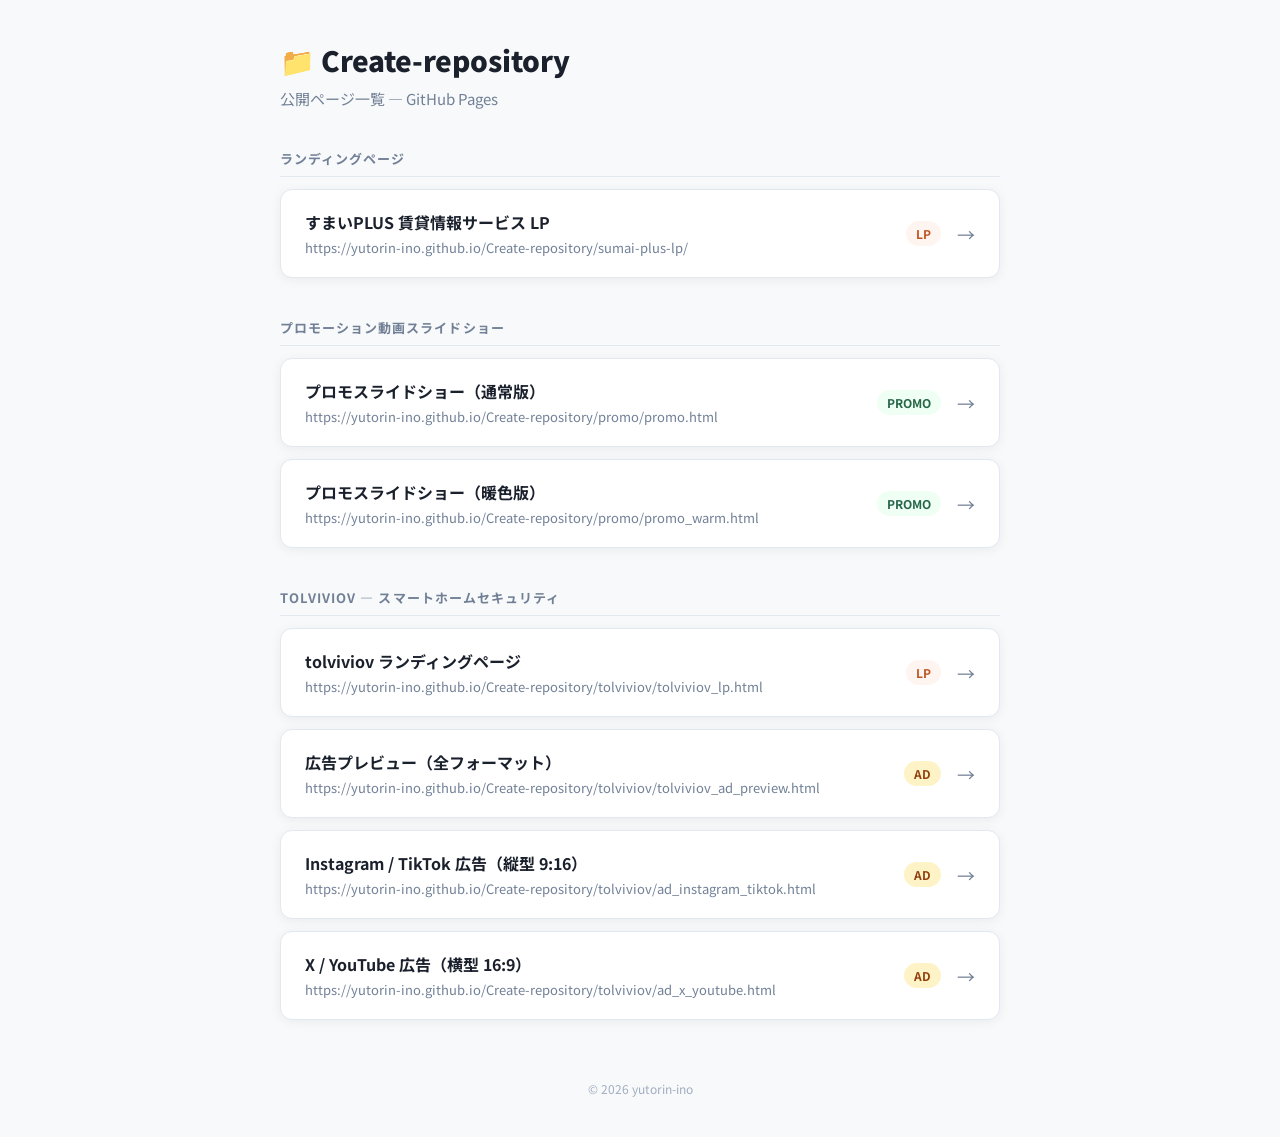
==== commit bec5f3c9: "Add tolviviov LP and ad creatives; update index Co-Authored-By: Claude Sonnet 4.6 <noreply@anthropic" ====
--- a/index.html
+++ b/index.html
@@ -76,6 +76,7 @@
     }
     .card-tag.lp { background: #fff5f0; color: #c05621; }
     .card-tag.promo { background: #f0fff4; color: #276749; }
+    .card-tag.ad { background: #fef3c7; color: #92400e; }
     .arrow { color: #718096; font-size: 1.125rem; }
     footer {
       text-align: center;
@@ -122,6 +123,42 @@
       </a>
     </div>
 
+    <p class="section-title">tolviviov — スマートホームセキュリティ</p>
+    <div class="cards">
+      <a class="card" href="./tolviviov/tolviviov_lp.html" target="_blank">
+        <div class="card-info">
+          <div class="card-name">tolviviov ランディングページ</div>
+          <div class="card-url">https://yutorin-ino.github.io/Create-repository/tolviviov/tolviviov_lp.html</div>
+        </div>
+        <span class="card-tag lp">LP</span>
+        <span class="arrow">→</span>
+      </a>
+      <a class="card" href="./tolviviov/tolviviov_ad_preview.html" target="_blank">
+        <div class="card-info">
+          <div class="card-name">広告プレビュー（全フォーマット）</div>
+          <div class="card-url">https://yutorin-ino.github.io/Create-repository/tolviviov/tolviviov_ad_preview.html</div>
+        </div>
+        <span class="card-tag ad">AD</span>
+        <span class="arrow">→</span>
+      </a>
+      <a class="card" href="./tolviviov/ad_instagram_tiktok.html" target="_blank">
+        <div class="card-info">
+          <div class="card-name">Instagram / TikTok 広告（縦型 9:16）</div>
+          <div class="card-url">https://yutorin-ino.github.io/Create-repository/tolviviov/ad_instagram_tiktok.html</div>
+        </div>
+        <span class="card-tag ad">AD</span>
+        <span class="arrow">→</span>
+      </a>
+      <a class="card" href="./tolviviov/ad_x_youtube.html" target="_blank">
+        <div class="card-info">
+          <div class="card-name">X / YouTube 広告（横型 16:9）</div>
+          <div class="card-url">https://yutorin-ino.github.io/Create-repository/tolviviov/ad_x_youtube.html</div>
+        </div>
+        <span class="card-tag ad">AD</span>
+        <span class="arrow">→</span>
+      </a>
+    </div>
+
     <footer>&copy; 2026 yutorin-ino</footer>
   </div>
 </body>
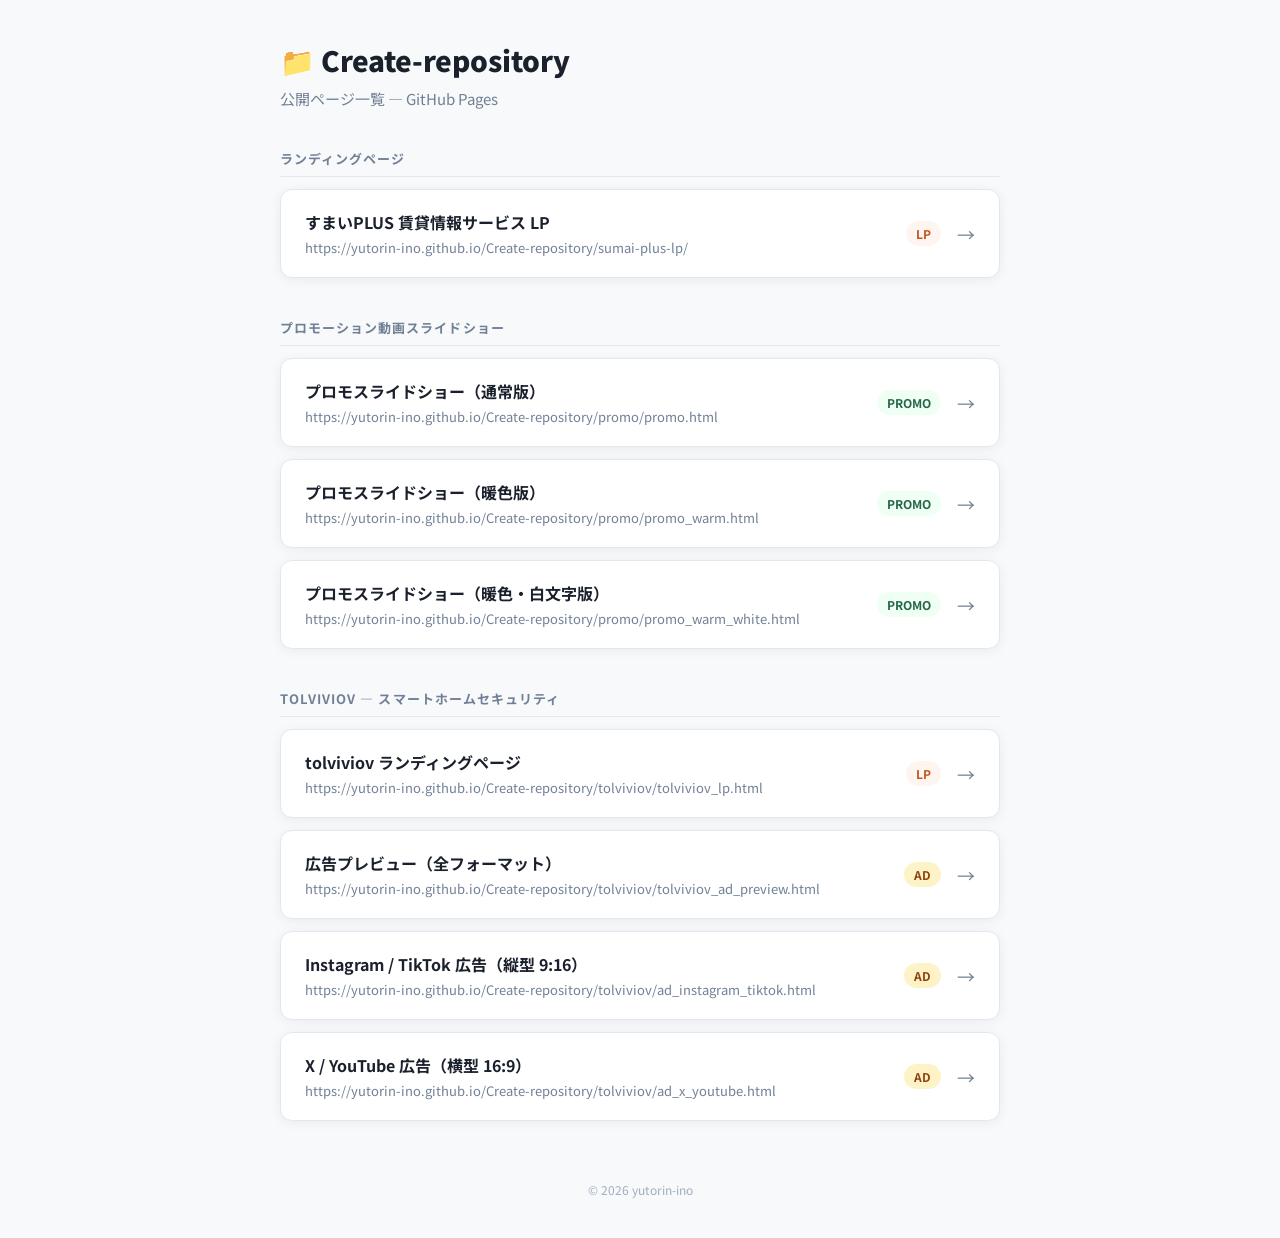
==== commit f3831b64: "Add promo_warm_white: warm color slideshow with white text" ====
--- a/index.html
+++ b/index.html
@@ -121,6 +121,14 @@
         <span class="card-tag promo">PROMO</span>
         <span class="arrow">→</span>
       </a>
+      <a class="card" href="./promo/promo_warm_white.html" target="_blank">
+        <div class="card-info">
+          <div class="card-name">プロモスライドショー（暖色・白文字版）</div>
+          <div class="card-url">https://yutorin-ino.github.io/Create-repository/promo/promo_warm_white.html</div>
+        </div>
+        <span class="card-tag promo">PROMO</span>
+        <span class="arrow">→</span>
+      </a>
     </div>
 
     <p class="section-title">tolviviov — スマートホームセキュリティ</p>
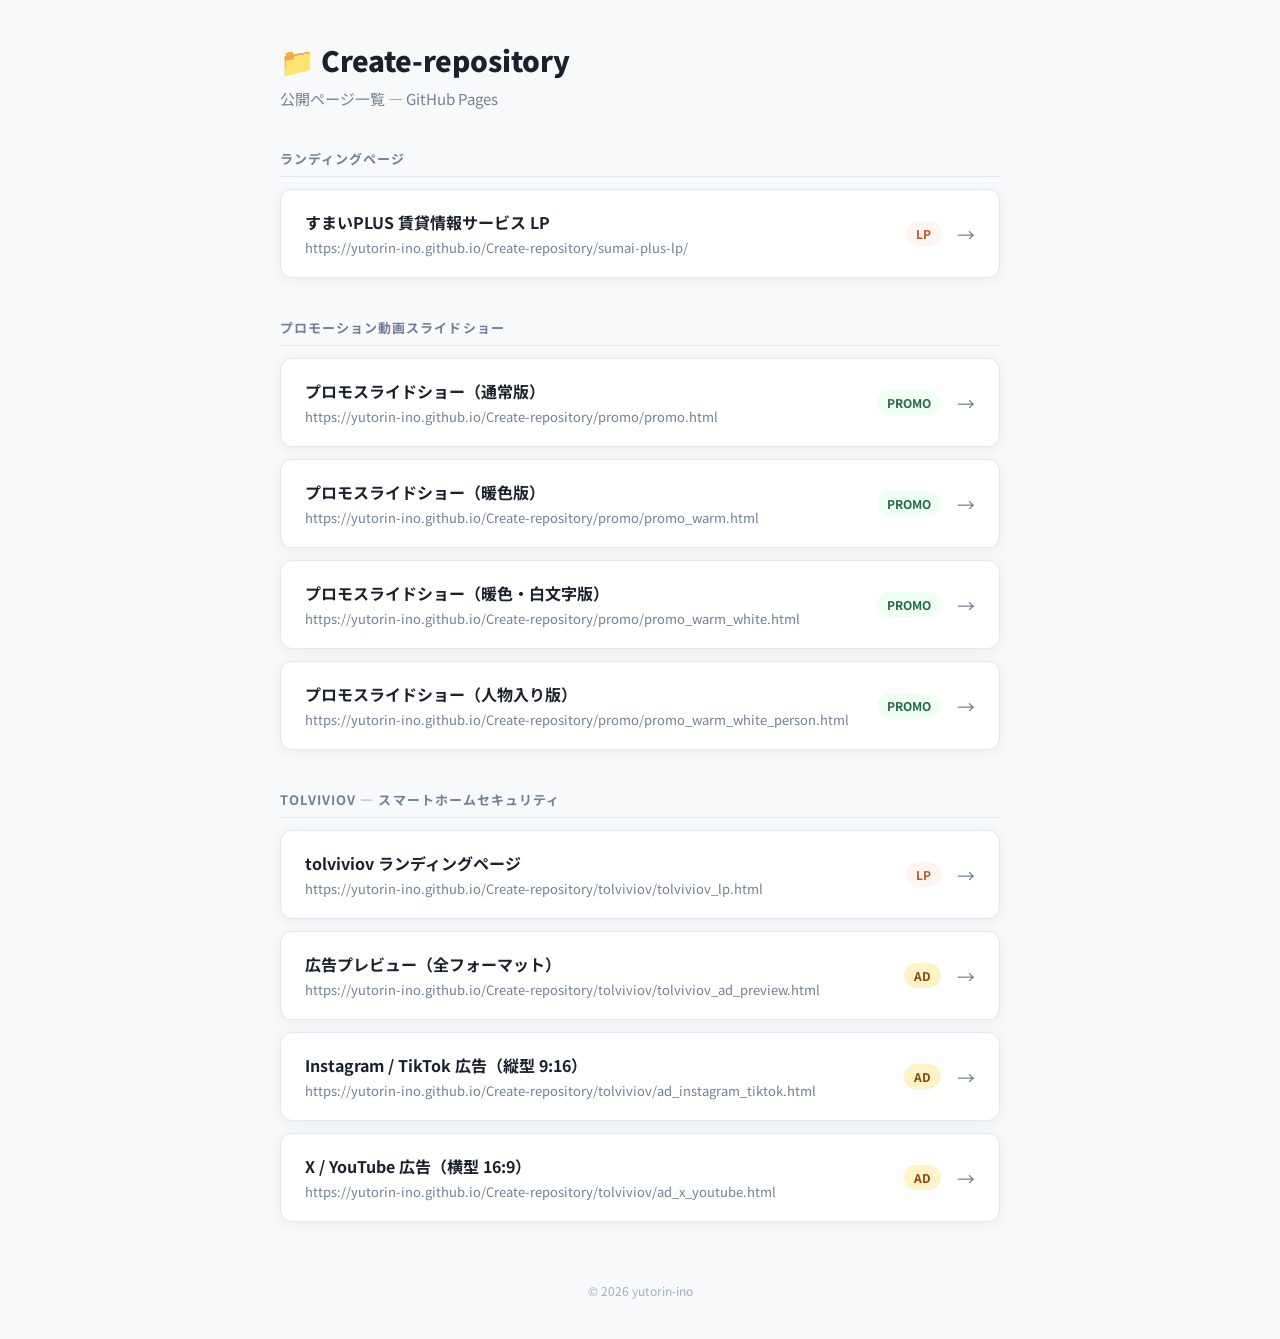
==== commit f3568421: "Add person image slideshow (promo_warm_white_person)" ====
--- a/index.html
+++ b/index.html
@@ -129,6 +129,14 @@
         <span class="card-tag promo">PROMO</span>
         <span class="arrow">→</span>
       </a>
+      <a class="card" href="./promo/promo_warm_white_person.html" target="_blank">
+        <div class="card-info">
+          <div class="card-name">プロモスライドショー（人物入り版）</div>
+          <div class="card-url">https://yutorin-ino.github.io/Create-repository/promo/promo_warm_white_person.html</div>
+        </div>
+        <span class="card-tag promo">PROMO</span>
+        <span class="arrow">→</span>
+      </a>
     </div>
 
     <p class="section-title">tolviviov — スマートホームセキュリティ</p>
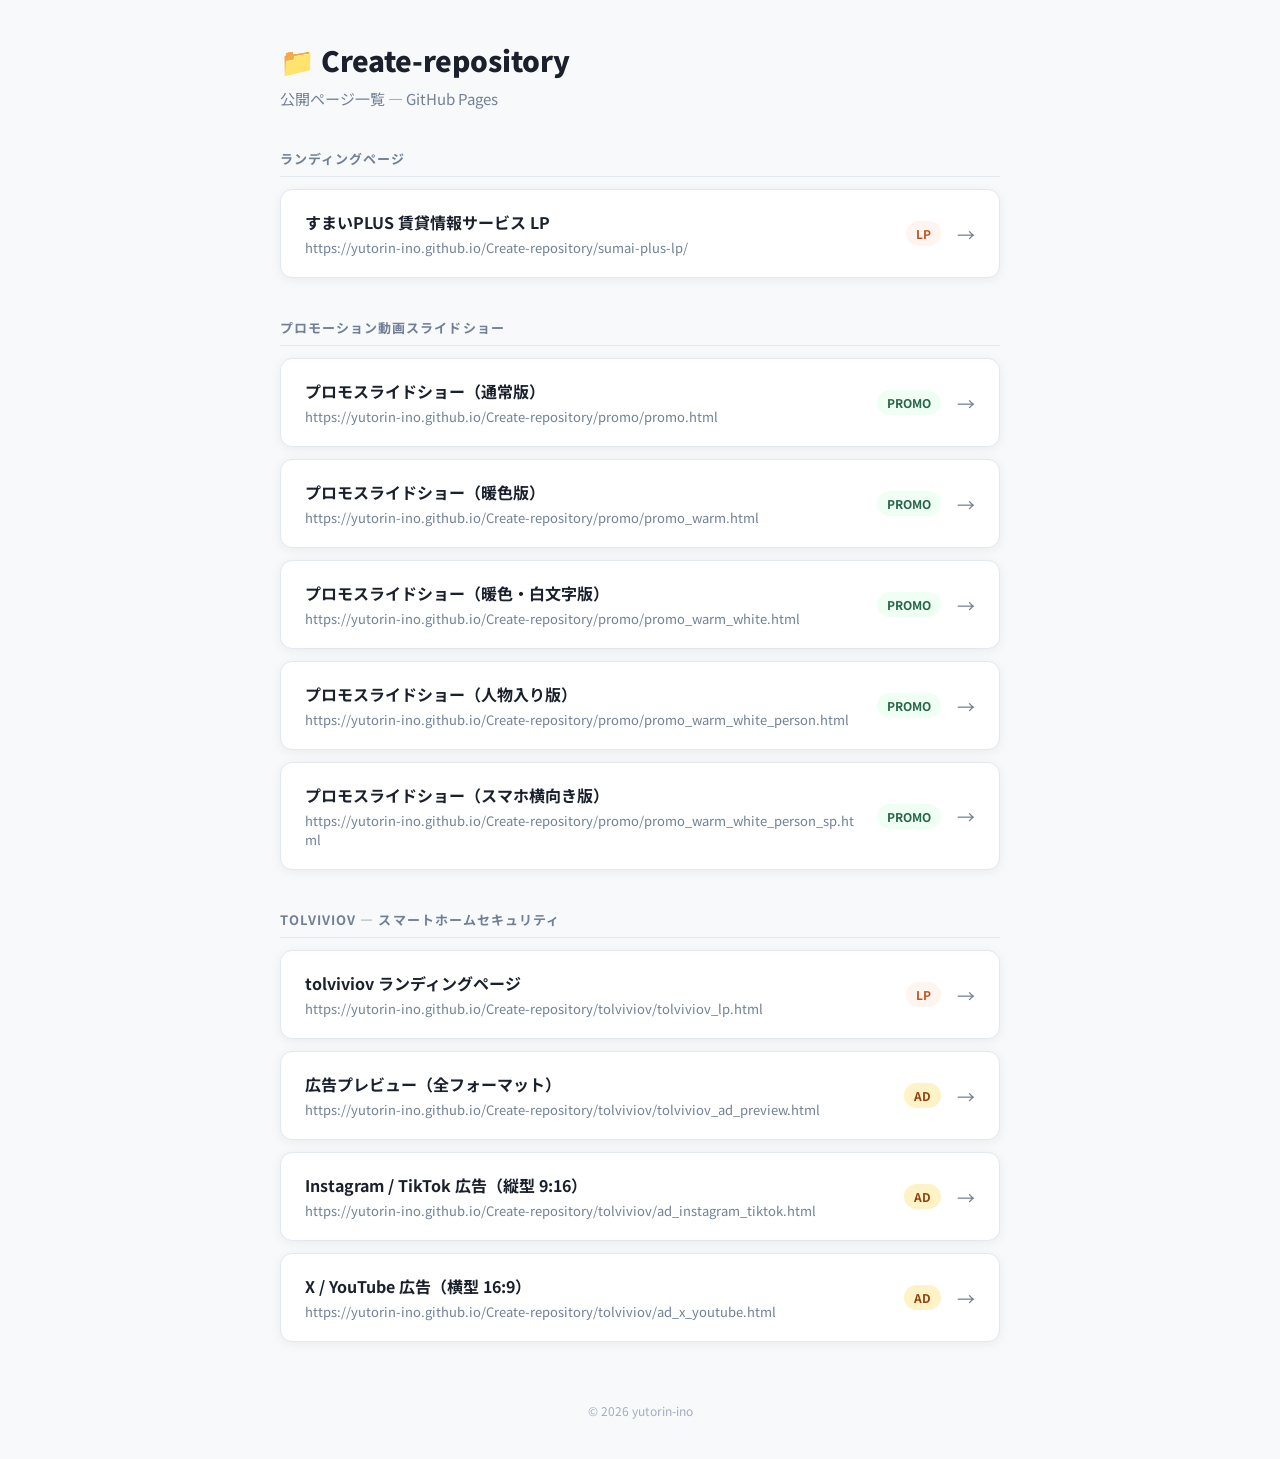
==== commit 726effd5: "Add smartphone landscape slideshow version (promo_warm_white_person_sp)" ====
--- a/index.html
+++ b/index.html
@@ -137,6 +137,14 @@
         <span class="card-tag promo">PROMO</span>
         <span class="arrow">→</span>
       </a>
+      <a class="card" href="./promo/promo_warm_white_person_sp.html" target="_blank">
+        <div class="card-info">
+          <div class="card-name">プロモスライドショー（スマホ横向き版）</div>
+          <div class="card-url">https://yutorin-ino.github.io/Create-repository/promo/promo_warm_white_person_sp.html</div>
+        </div>
+        <span class="card-tag promo">PROMO</span>
+        <span class="arrow">→</span>
+      </a>
     </div>
 
     <p class="section-title">tolviviov — スマートホームセキュリティ</p>
